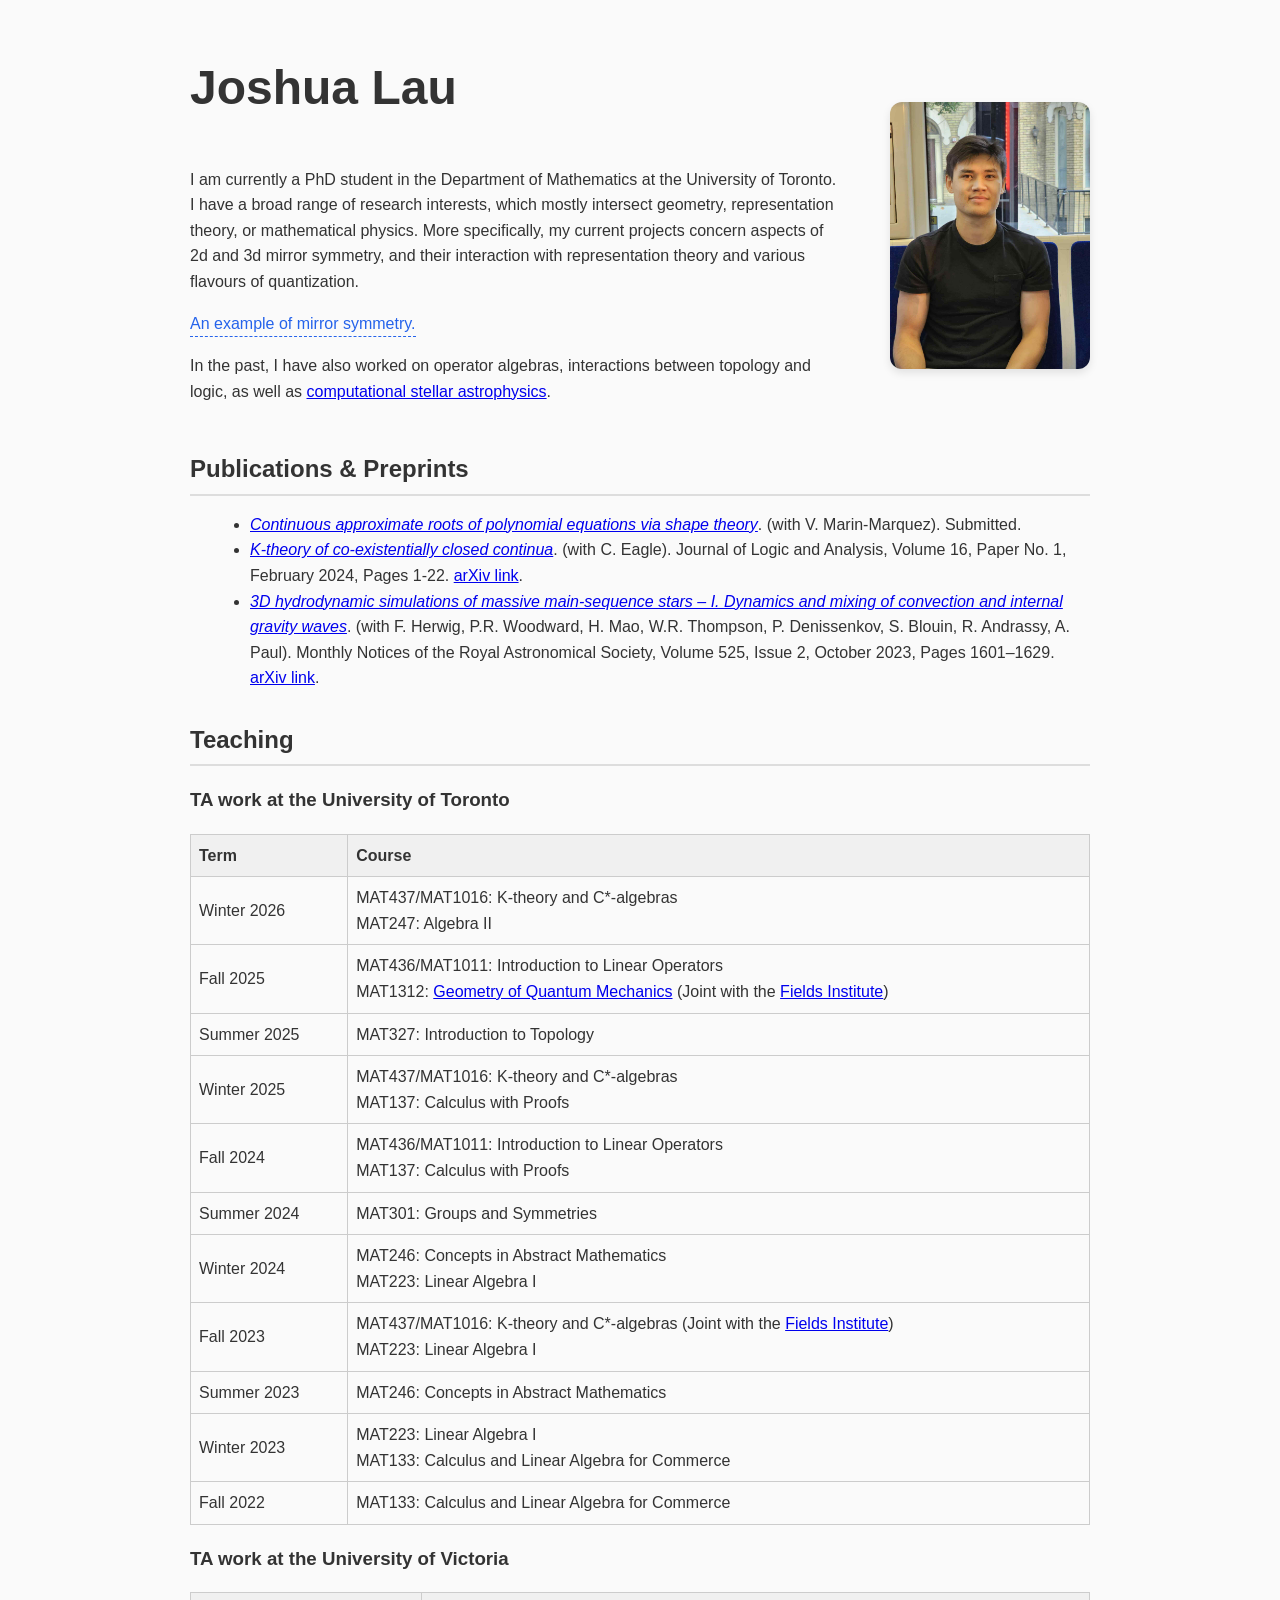
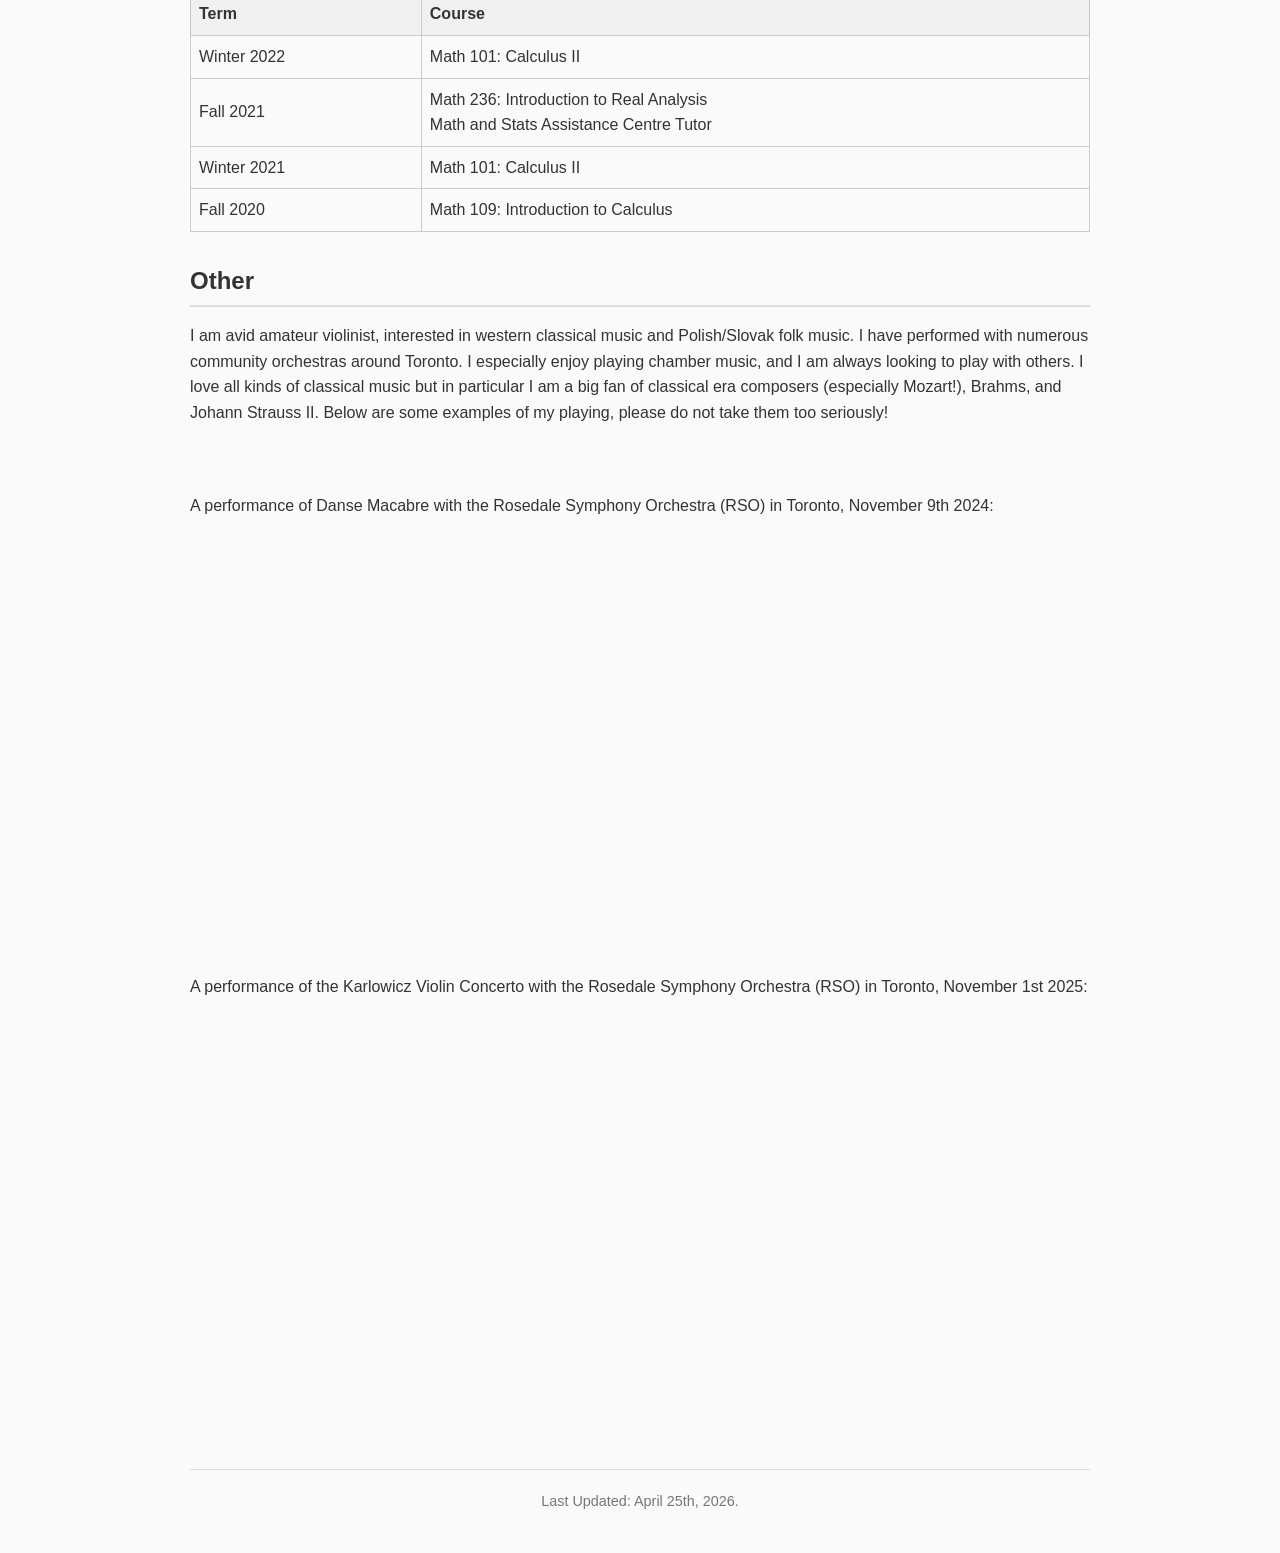
==== index.html @ 6acee7da "mirror" ====
<!DOCTYPE html>
<html lang="en">
<head>
  <meta charset="UTF-8">
  <meta name="viewport" content="width=device-width, initial-scale=1.0">
  <title>Joshua Lau</title>
  <link rel="stylesheet" type="text/css" href="hover_stylesheet.css">
  <style>
    body {
      font-family: Arial, sans-serif;
      line-height: 1.6;
      margin: 0;
      padding: 0;
      background-color: #fafafa;
      color: #333;
    }
    .container {
      max-width: 900px;
      margin: 0 auto;
      padding: 20px;
    }
    .about {
      display: flex;
      justify-content: space-between;
      align-items: center;
      gap: 20px;
    }
    .about img {
      width: 200px;
      height: auto;
      border-radius: 12px;
      object-fit: cover;
      box-shadow: 0 4px 8px rgba(0,0,0,0.1);
      margin-left: 25px;
    }
    .about h1 {
      margin-top: 0;
      font-size: 3em;
      font-weight: 900;
    }
    section {
      margin: 30px 0;
    }
    section h2 {
      font-size: 1.5em;
      margin-bottom: 10px;
      border-bottom: 2px solid #ddd;
      padding-bottom: 5px;
    }
    ul {
      list-style-type: disc;
      margin-left: 20px;
    }
    table {
      width: 100%;
      border-collapse: collapse;
      margin-top: 10px;
    }
    table, th, td {
      border: 1px solid #ccc;
    }
    th, td {
      padding: 8px;
      text-align: left;
    }
    th {
      background-color: #f0f0f0;
    }
    footer {
      text-align: center;
      color: #777;
      font-size: 0.9em;
      padding: 20px 0;
      border-top: 1px solid #ddd;
      margin-top: 40px;
    }
  </style>
</head>
<body>
  <div class="container">
    <!-- About / Name Section -->
    <section class="about">
      <div>
        <h1>Joshua Lau</h1>
        <p>I am currently a PhD student in the Department of Mathematics at the University of Toronto. I have a broad range of research interests, which mostly intersect geometry, representation theory, or mathematical physics. More specifically, my current projects concern aspects of 2d and 3d mirror symmetry, and their interaction with representation theory and various flavours of quantization. </p>

<p>
<span class="hover-target">An example of mirror symmetry. 
    <span class="tooltip">
      <img src="mirror_symmetry_example.jpg" alt="Preview image">
    </span>
  </span>
</p>

<p>
In the past, I have also worked on operator algebras, interactions between topology and logic, as well as <a href='https://www.ppmstar.org/'>computational stellar astrophysics</a>. 
        </p>
      </div>
      <img src="profile.jpg" alt="Profile photo">
    </section>

    <!-- Publications -->
    <section>
      <h2>Publications & Preprints</h2>
      <ul>
	<li><em><a href='https://arxiv.org/abs/2510.01613'>Continuous approximate roots of polynomial equations via shape theory</a></em>. (with V. Marin-Marquez). Submitted.</li>
        <li><em><a href='https://doi.org/10.4115/jla.2024.16.1'>K-theory of co-existentially closed continua</a></em>. (with C. Eagle). Journal of Logic and Analysis, Volume 16, Paper No. 1, February 2024, Pages 1-22. 	<a href='https://arxiv.org/abs/2309.00746'>arXiv link</a>.</li>
	<li><em><a href='https://doi.org/10.1093/mnras/stad2157'>3D hydrodynamic simulations of massive main-sequence stars – I. Dynamics and mixing of convection and internal gravity waves</a></em>. (with F. Herwig, P.R. Woodward, H. Mao, W.R. Thompson, P. Denissenkov, S. Blouin, R. Andrassy, A. Paul). Monthly Notices of the Royal Astronomical Society, Volume 525, Issue 2, October 2023, Pages 1601–1629. <a href='https://arxiv.org/abs/2303.05495'>arXiv link</a>.</li>
      </ul>
    </section>

    <!-- Teaching -->
    <section>
      <h2>Teaching</h2>
      <h3>TA work at the University of Toronto</h3>
      <table>
        <thead>
          <tr>
            <th>Term</th>
            <th>Course</th>
          </tr>
        </thead>
        <tbody>
	  <tr>
	   <td>Winter 2026</td>
	   <td>MAT437/MAT1016: K-theory and C*-algebras <br />
	       MAT247: Algebra II
	   </td>
	  </tr>
          <tr>
	   <td>Fall 2025</td>
	   <td>MAT436/MAT1011: Introduction to Linear Operators <br />
	       MAT1312: <a href='https://www.math.toronto.edu/mgualt/courses/25-QM/'>Geometry of Quantum Mechanics</a> (Joint with the <a href='http://www.fields.utoronto.ca/activities/25-26/SGC-quantum'>Fields Institute</a>)
	   </td>
	  </tr>
	  <tr>
	   <td>Summer 2025</td>
	   <td>MAT327: Introduction to Topology</td>
	  </tr>
	  <tr>
	   <td>Winter 2025</td>
	   <td>MAT437/MAT1016: K-theory and C*-algebras <br />
	       MAT137: Calculus with Proofs
	   </td>
	  </tr>
	  <tr>
	   <td>Fall 2024</td>
	   <td>MAT436/MAT1011: Introduction to Linear Operators <br />
	       MAT137: Calculus with Proofs
	   </td>
	  </tr>
	  <tr>
	   <td>Summer 2024</td>
	   <td>MAT301: Groups and Symmetries</td>
	  </tr>
	  <tr>
	   <td>Winter 2024</td>
	   <td>MAT246: Concepts in Abstract Mathematics <br /> 
	       MAT223: Linear Algebra I
	   </td>
	  </tr>
	  <tr>
	   <td>Fall 2023</td>
	   <td>MAT437/MAT1016: K-theory and C*-algebras (Joint with the <a href='http://www.fields.utoronto.ca/activities/23-24/operator-k-theory'>Fields Institute</a>)<br /> 
	       MAT223: Linear Algebra I
           </td>
	  </tr>
	  <tr>
	   <td>Summer 2023</td>
	   <td>MAT246: Concepts in Abstract Mathematics</td>
	  </tr>
	  <tr>
	   <td>Winter 2023</td>
	   <td>MAT223: Linear Algebra I <br /> 
	       MAT133: Calculus and Linear Algebra for Commerce
	   </td>
	  </tr>
	  <tr>
	   <td>Fall 2022</td>
	   <td>MAT133: Calculus and Linear Algebra for Commerce</td>
	  </tr>
        </tbody>
      </table>

      <h3>TA work at the University of Victoria</h3>
      <table>
        <thead>
          <tr>
            <th>Term</th>
            <th>Course</th>
          </tr>
        </thead>
        <tbody>
          <tr>
	   <td>Winter 2022</td>
	   <td>Math 101: Calculus II</td>
	  </tr>
	  <tr>
	   <td>Fall 2021</td>
	   <td>Math 236: Introduction to Real Analysis <br /> 
	       Math and Stats Assistance Centre Tutor
	   </td>
	  </tr>
	  <tr>
	   <td>Winter 2021</td>
	   <td>Math 101: Calculus II</td>
	  </tr>
	  <tr>
	   <td>Fall 2020</td>
	   <td>Math 109: Introduction to Calculus</td>
          </tr>
        </tbody>
      </table>

    </section>

    <!-- Non-Academic Interests -->
    <section>
      <h2>Other</h2>
      <p>I am avid amateur violinist, interested in western classical music and Polish/Slovak folk music. I have performed with numerous community orchestras around Toronto. I especially enjoy playing chamber music, and I am always looking to play with others. I love all kinds of classical music but in particular I am a big fan of classical era composers (especially Mozart!), Brahms, and Johann Strauss II. Below are some examples of my playing, please do not take them too seriously!</p>
<br />
<br />

A performance of Danse Macabre with the Rosedale Symphony Orchestra (RSO) in Toronto, November 9th 2024: <br />
<iframe loading="lazy" title="Camille Saint-Saens - Danse Macabre Op.40" width="750" height="422" src="https://www.youtube.com/embed/87HPrM-MUTs?feature=oembed" frameborder="0" allow="accelerometer; autoplay; clipboard-write; encrypted-media; gyroscope; picture-in-picture; web-share" referrerpolicy="strict-origin-when-cross-origin" allowfullscreen=""></iframe>

<br />
<br />
A performance of the Karlowicz Violin Concerto with the Rosedale Symphony Orchestra (RSO) in Toronto, November 1st 2025: <br />
<iframe loading="lazy" title="Karlowicz Violin Concerto in A major Op.8
" width="750" height="422" src="https://www.youtube.com/embed/TPYbpg4hl5k?feature=oembed" frameborder="0" allow="accelerometer; autoplay; clipboard-write; encrypted-media; gyroscope; picture-in-picture; web-share" referrerpolicy="strict-origin-when-cross-origin" allowfullscreen=""></iframe>





</section>

    <!-- Footer -->
    <footer>
      <!-- © <script>document.write(new Date().getFullYear())</script> Joshua Lau -->
      Last Updated: April 25th, 2026.
    </footer>
  </div>
</body>
</html>
---- hover_stylesheet.css ----
body {
    font-family: Arial, sans-serif;
    padding: 60px;
    line-height: 1.7;
    background: #f7f7fb;
    color: #222;
}

.hover-target {
    position: relative;
    display: inline-block;
    color: #2563eb;
    cursor: pointer;
    border-bottom: 1px dashed #2563eb;
}

.tooltip {
    position: absolute;
    bottom: 140%;
    left: 50%;
    transform: translateX(-50%) translateY(10px);
    background: white;
    border-radius: 14px;
    padding: 10px;
    box-shadow: 0 10px 30px rgba(0,0,0,0.15);
    opacity: 0;
    pointer-events: none;
    transition: opacity 0.25s ease, transform 0.25s ease;
    z-index: 10;
    min-width: 220px;
}

.tooltip img {
    width: 200px;
    height: auto;
    display: block;
    border-radius: 10px;
}

.tooltip::after {
    content: "";
    position: absolute;
    top: 100%;
    left: 50%;
    transform: translateX(-50%);
    border-width: 8px;
    border-style: solid;
    border-color: white transparent transparent transparent;
}

.hover-target:hover .tooltip {
    opacity: 1;
    transform: translateX(-50%) translateY(0);
}
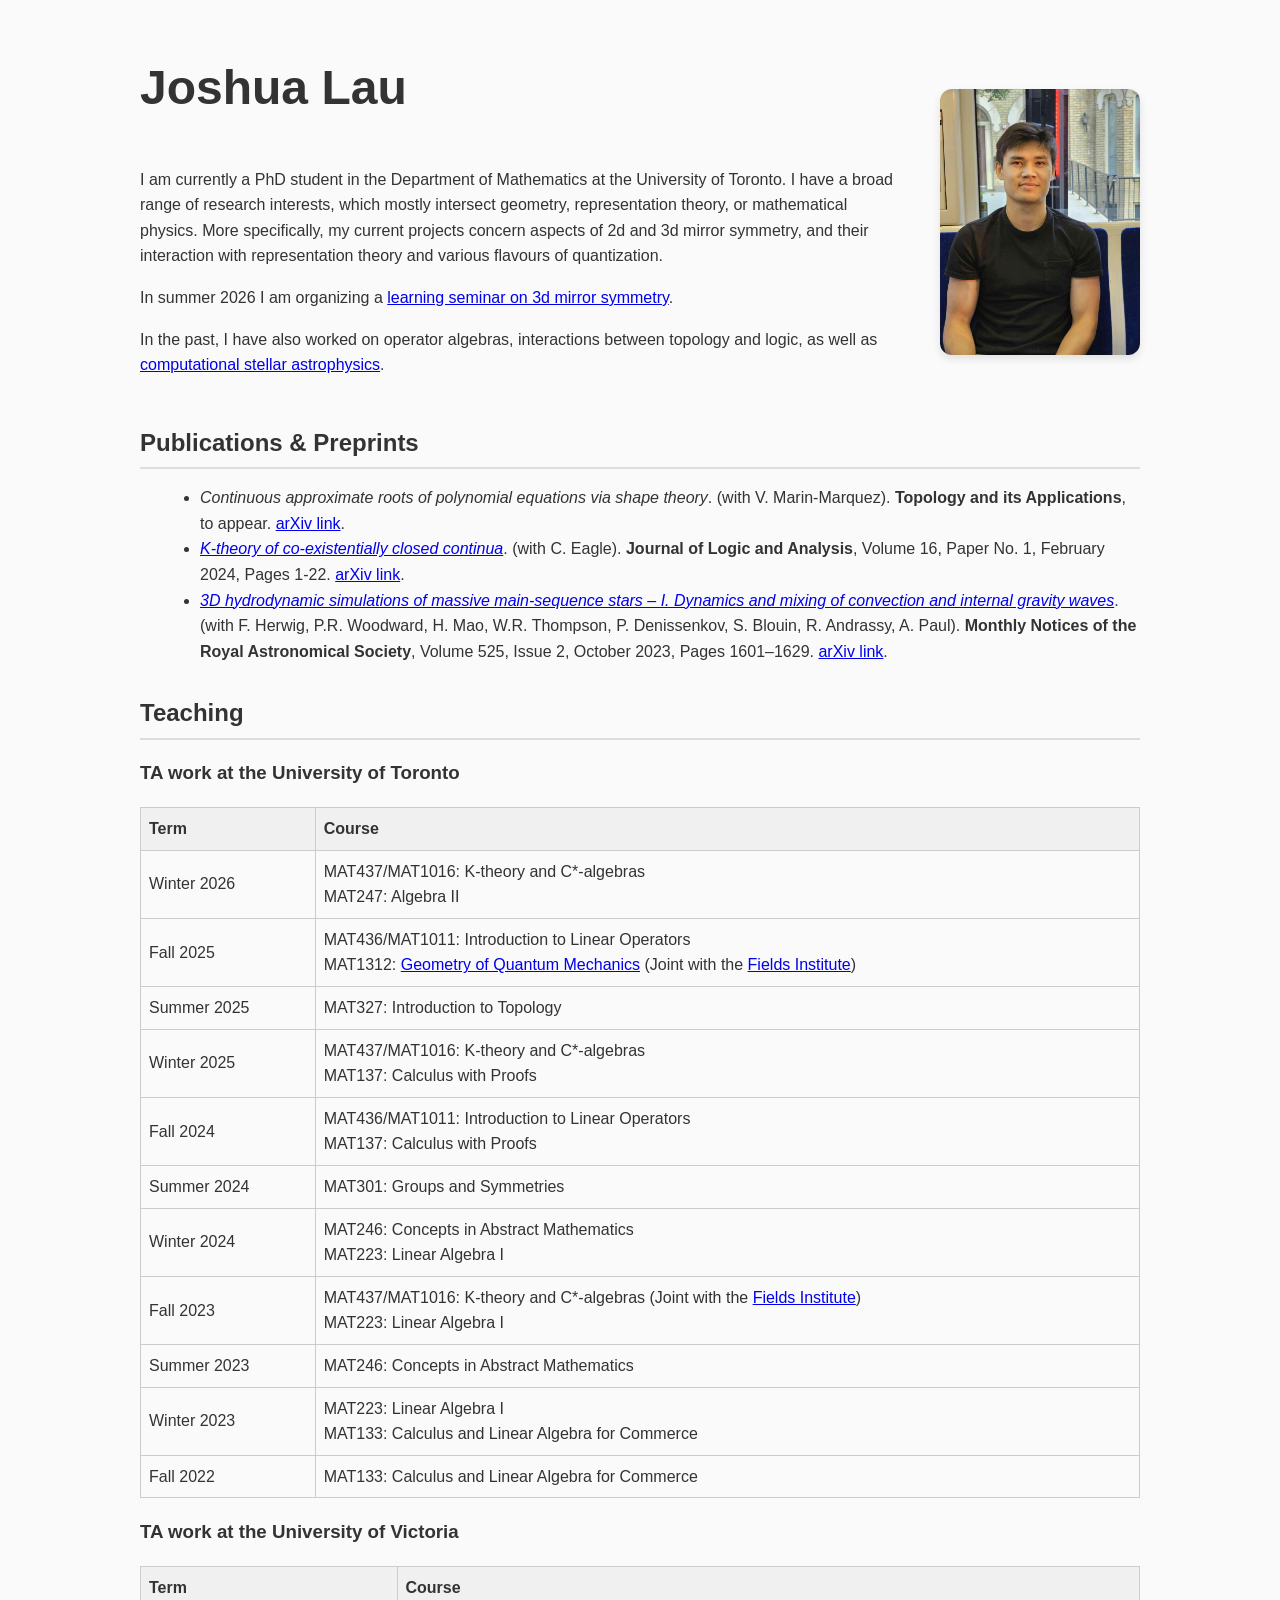
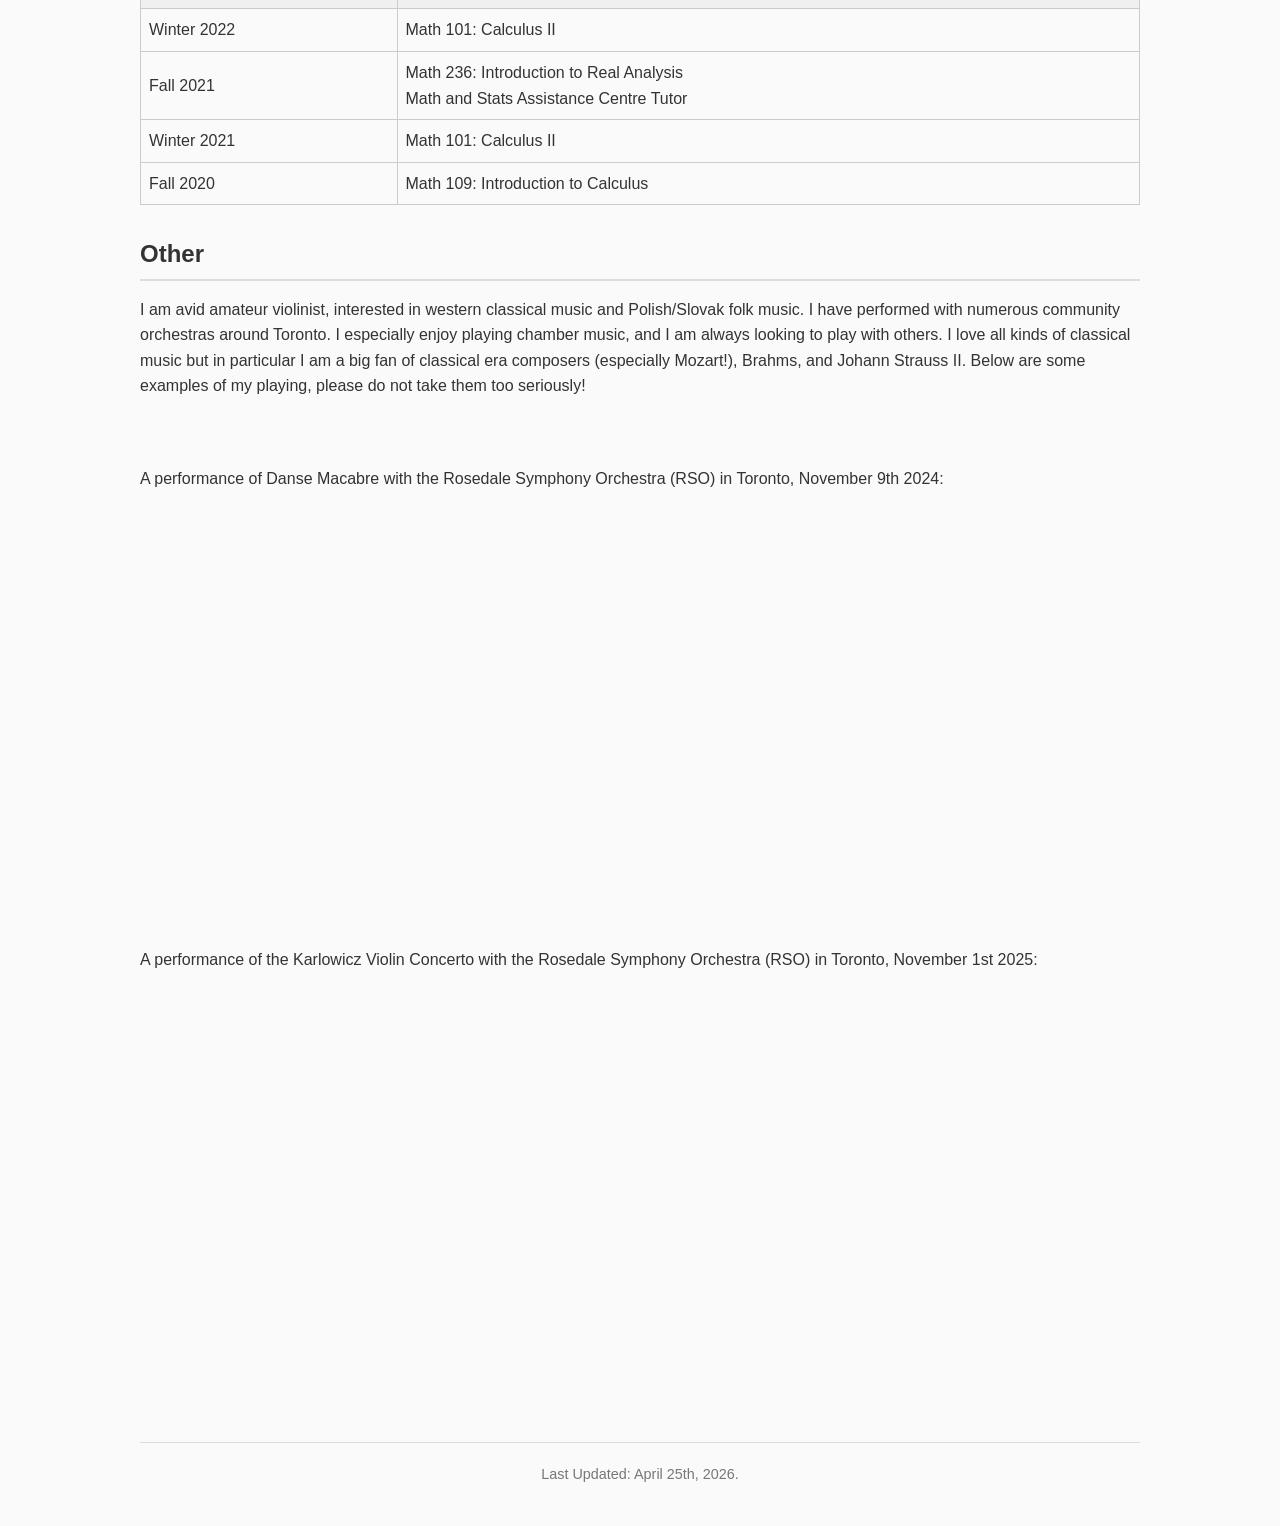
==== commit 655075b7: "3d v2" ====
--- a/index.html
+++ b/index.html
@@ -15,7 +15,7 @@
       color: #333;
     }
     .container {
-      max-width: 900px;
+      max-width: 1000px;
       margin: 0 auto;
       padding: 20px;
     }
@@ -84,6 +84,7 @@
         <h1>Joshua Lau</h1>
         <p>I am currently a PhD student in the Department of Mathematics at the University of Toronto. I have a broad range of research interests, which mostly intersect geometry, representation theory, or mathematical physics. More specifically, my current projects concern aspects of 2d and 3d mirror symmetry, and their interaction with representation theory and various flavours of quantization. </p>
 
+<!-- 
 <p>
 <span class="hover-target">An example of mirror symmetry. 
     <span class="tooltip">
@@ -91,6 +92,11 @@
     </span>
   </span>
 </p>
+-->
+
+<p>
+In summer 2026 I am organizing a <a href='./2026-3d-learning-seminar.html'>learning seminar on 3d mirror symmetry</a>. 
+</p>
 
 <p>
 In the past, I have also worked on operator algebras, interactions between topology and logic, as well as <a href='https://www.ppmstar.org/'>computational stellar astrophysics</a>. 
@@ -103,9 +109,9 @@
     <section>
       <h2>Publications & Preprints</h2>
       <ul>
-	<li><em><a href='https://arxiv.org/abs/2510.01613'>Continuous approximate roots of polynomial equations via shape theory</a></em>. (with V. Marin-Marquez). Submitted.</li>
-        <li><em><a href='https://doi.org/10.4115/jla.2024.16.1'>K-theory of co-existentially closed continua</a></em>. (with C. Eagle). Journal of Logic and Analysis, Volume 16, Paper No. 1, February 2024, Pages 1-22. 	<a href='https://arxiv.org/abs/2309.00746'>arXiv link</a>.</li>
-	<li><em><a href='https://doi.org/10.1093/mnras/stad2157'>3D hydrodynamic simulations of massive main-sequence stars – I. Dynamics and mixing of convection and internal gravity waves</a></em>. (with F. Herwig, P.R. Woodward, H. Mao, W.R. Thompson, P. Denissenkov, S. Blouin, R. Andrassy, A. Paul). Monthly Notices of the Royal Astronomical Society, Volume 525, Issue 2, October 2023, Pages 1601–1629. <a href='https://arxiv.org/abs/2303.05495'>arXiv link</a>.</li>
+	<li><em>Continuous approximate roots of polynomial equations via shape theory</em>. (with V. Marin-Marquez). <b>Topology and its Applications</b>, to appear. <a href='https://arxiv.org/abs/2510.01613'>arXiv link</a>.</li>
+        <li><em><a href='https://doi.org/10.4115/jla.2024.16.1'>K-theory of co-existentially closed continua</a></em>. (with C. Eagle). <b>Journal of Logic and Analysis</b>, Volume 16, Paper No. 1, February 2024, Pages 1-22. 	<a href='https://arxiv.org/abs/2309.00746'>arXiv link</a>.</li>
+	<li><em><a href='https://doi.org/10.1093/mnras/stad2157'>3D hydrodynamic simulations of massive main-sequence stars – I. Dynamics and mixing of convection and internal gravity waves</a></em>. (with F. Herwig, P.R. Woodward, H. Mao, W.R. Thompson, P. Denissenkov, S. Blouin, R. Andrassy, A. Paul). <b>Monthly Notices of the Royal Astronomical Society</b>, Volume 525, Issue 2, October 2023, Pages 1601–1629. <a href='https://arxiv.org/abs/2303.05495'>arXiv link</a>.</li>
       </ul>
     </section>
 
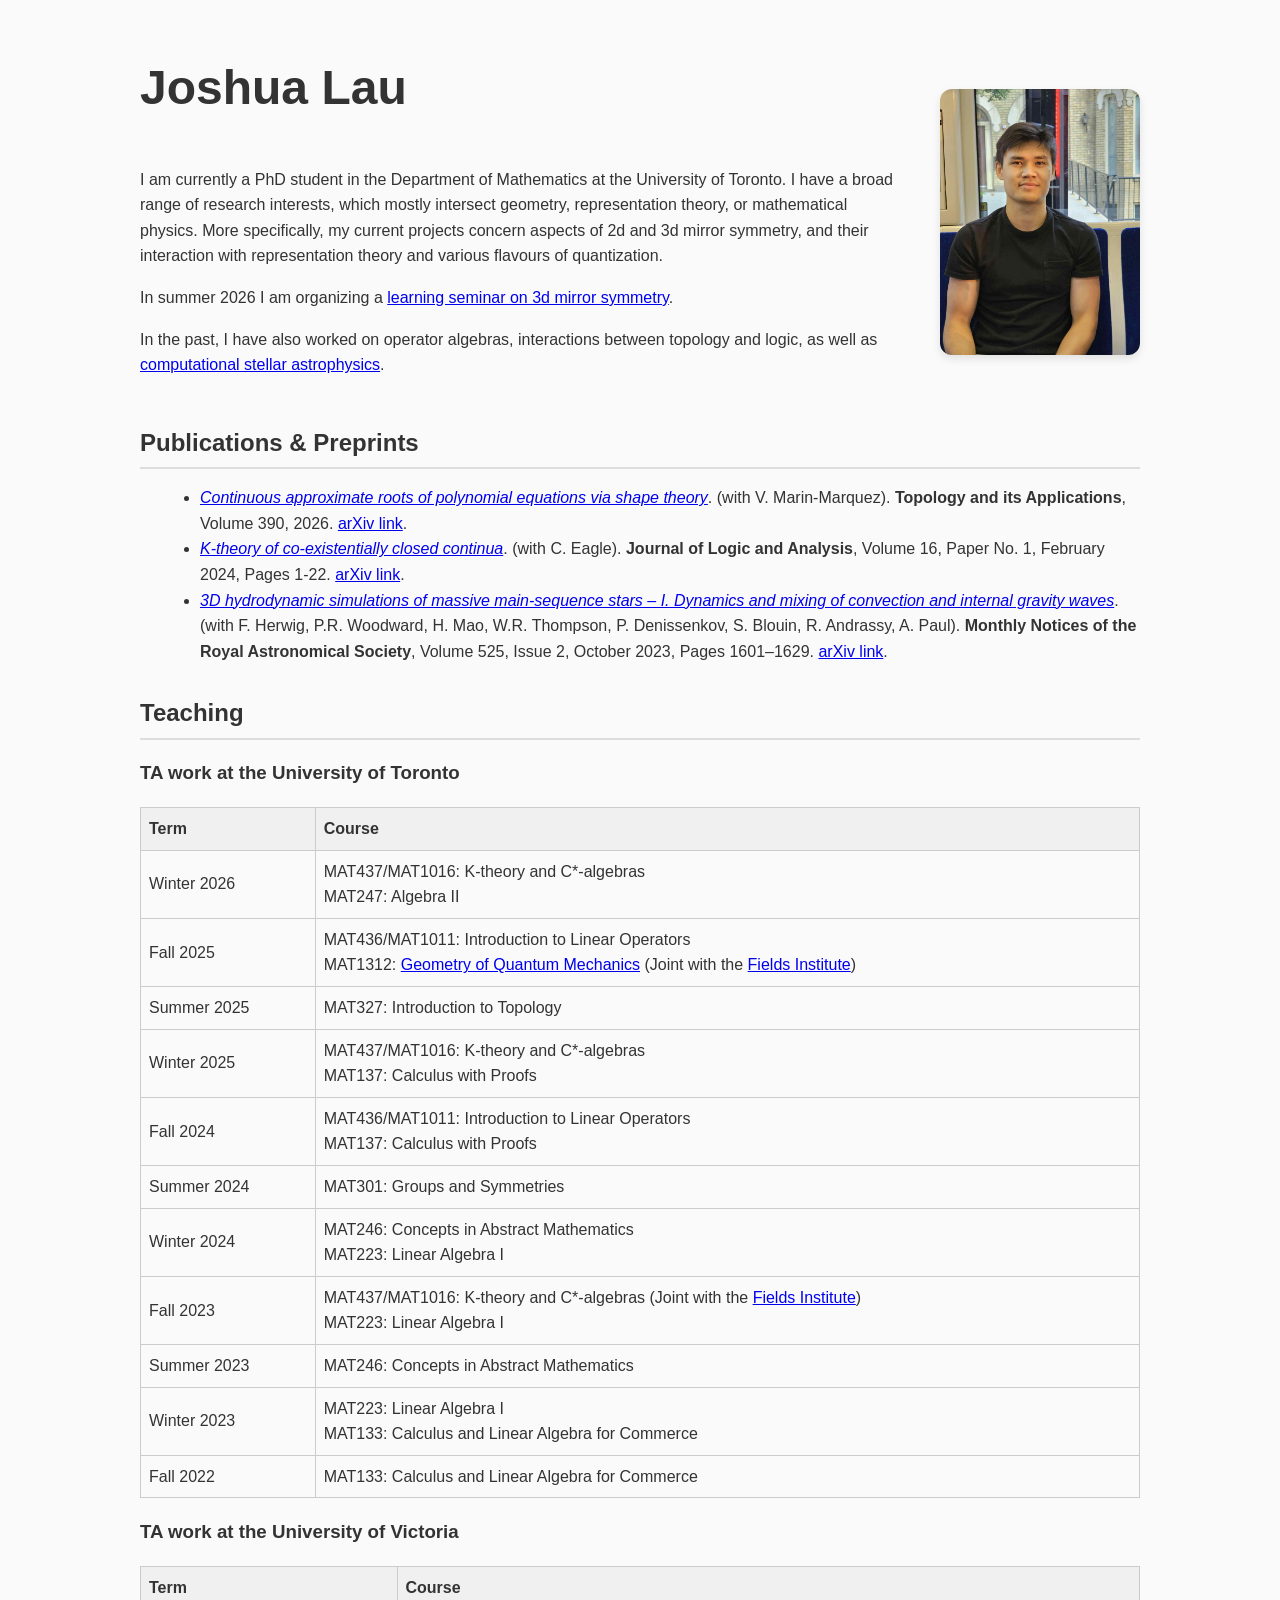
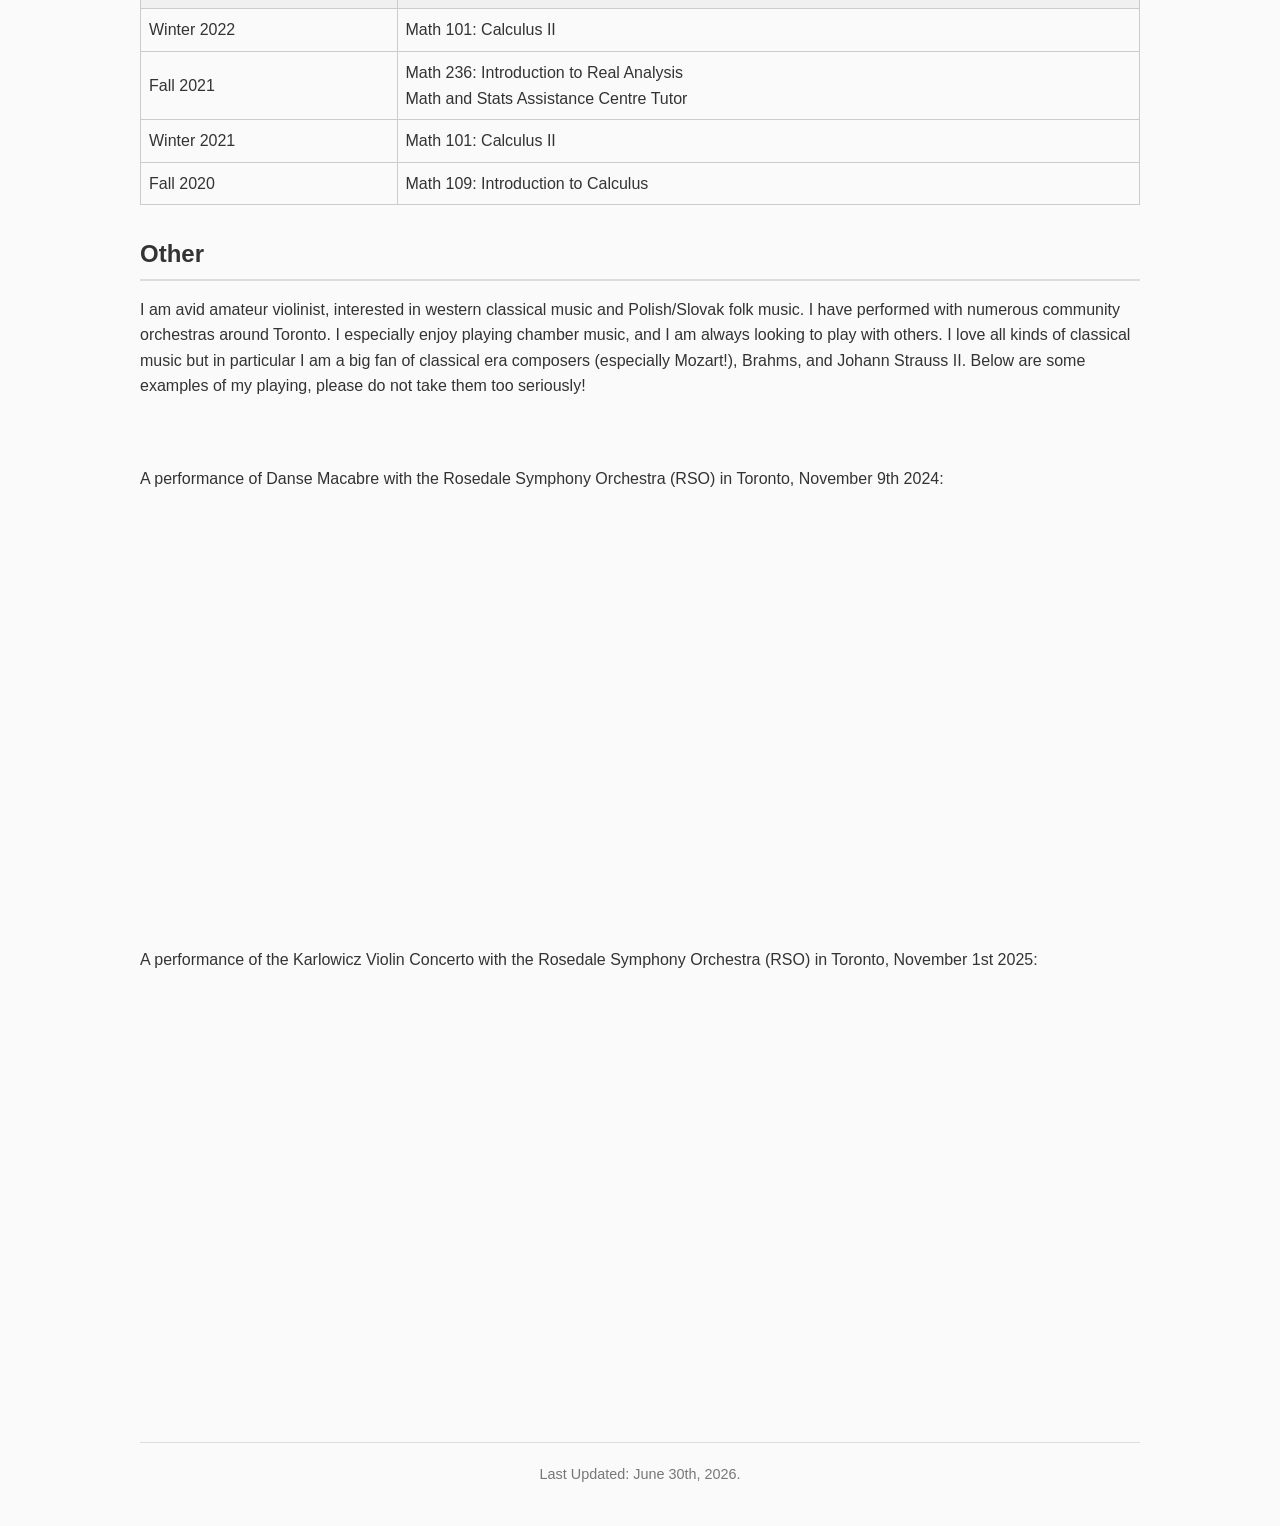
==== commit 2d78bd7b: "new pub" ====
--- a/index.html
+++ b/index.html
@@ -109,7 +109,7 @@
     <section>
       <h2>Publications & Preprints</h2>
       <ul>
-	<li><em>Continuous approximate roots of polynomial equations via shape theory</em>. (with V. Marin-Marquez). <b>Topology and its Applications</b>, to appear. <a href='https://arxiv.org/abs/2510.01613'>arXiv link</a>.</li>
+	<li><em><a href='https://doi.org/10.1016/j.topol.2026.109894'>Continuous approximate roots of polynomial equations via shape theory</a></em>. (with V. Marin-Marquez). <b>Topology and its Applications</b>, Volume 390, 2026. <a href='https://arxiv.org/abs/2510.01613'>arXiv link</a>.</li>
         <li><em><a href='https://doi.org/10.4115/jla.2024.16.1'>K-theory of co-existentially closed continua</a></em>. (with C. Eagle). <b>Journal of Logic and Analysis</b>, Volume 16, Paper No. 1, February 2024, Pages 1-22. 	<a href='https://arxiv.org/abs/2309.00746'>arXiv link</a>.</li>
 	<li><em><a href='https://doi.org/10.1093/mnras/stad2157'>3D hydrodynamic simulations of massive main-sequence stars – I. Dynamics and mixing of convection and internal gravity waves</a></em>. (with F. Herwig, P.R. Woodward, H. Mao, W.R. Thompson, P. Denissenkov, S. Blouin, R. Andrassy, A. Paul). <b>Monthly Notices of the Royal Astronomical Society</b>, Volume 525, Issue 2, October 2023, Pages 1601–1629. <a href='https://arxiv.org/abs/2303.05495'>arXiv link</a>.</li>
       </ul>
@@ -245,7 +245,7 @@
     <!-- Footer -->
     <footer>
       <!-- © <script>document.write(new Date().getFullYear())</script> Joshua Lau -->
-      Last Updated: April 25th, 2026.
+      Last Updated: June 30th, 2026.
     </footer>
   </div>
 </body>
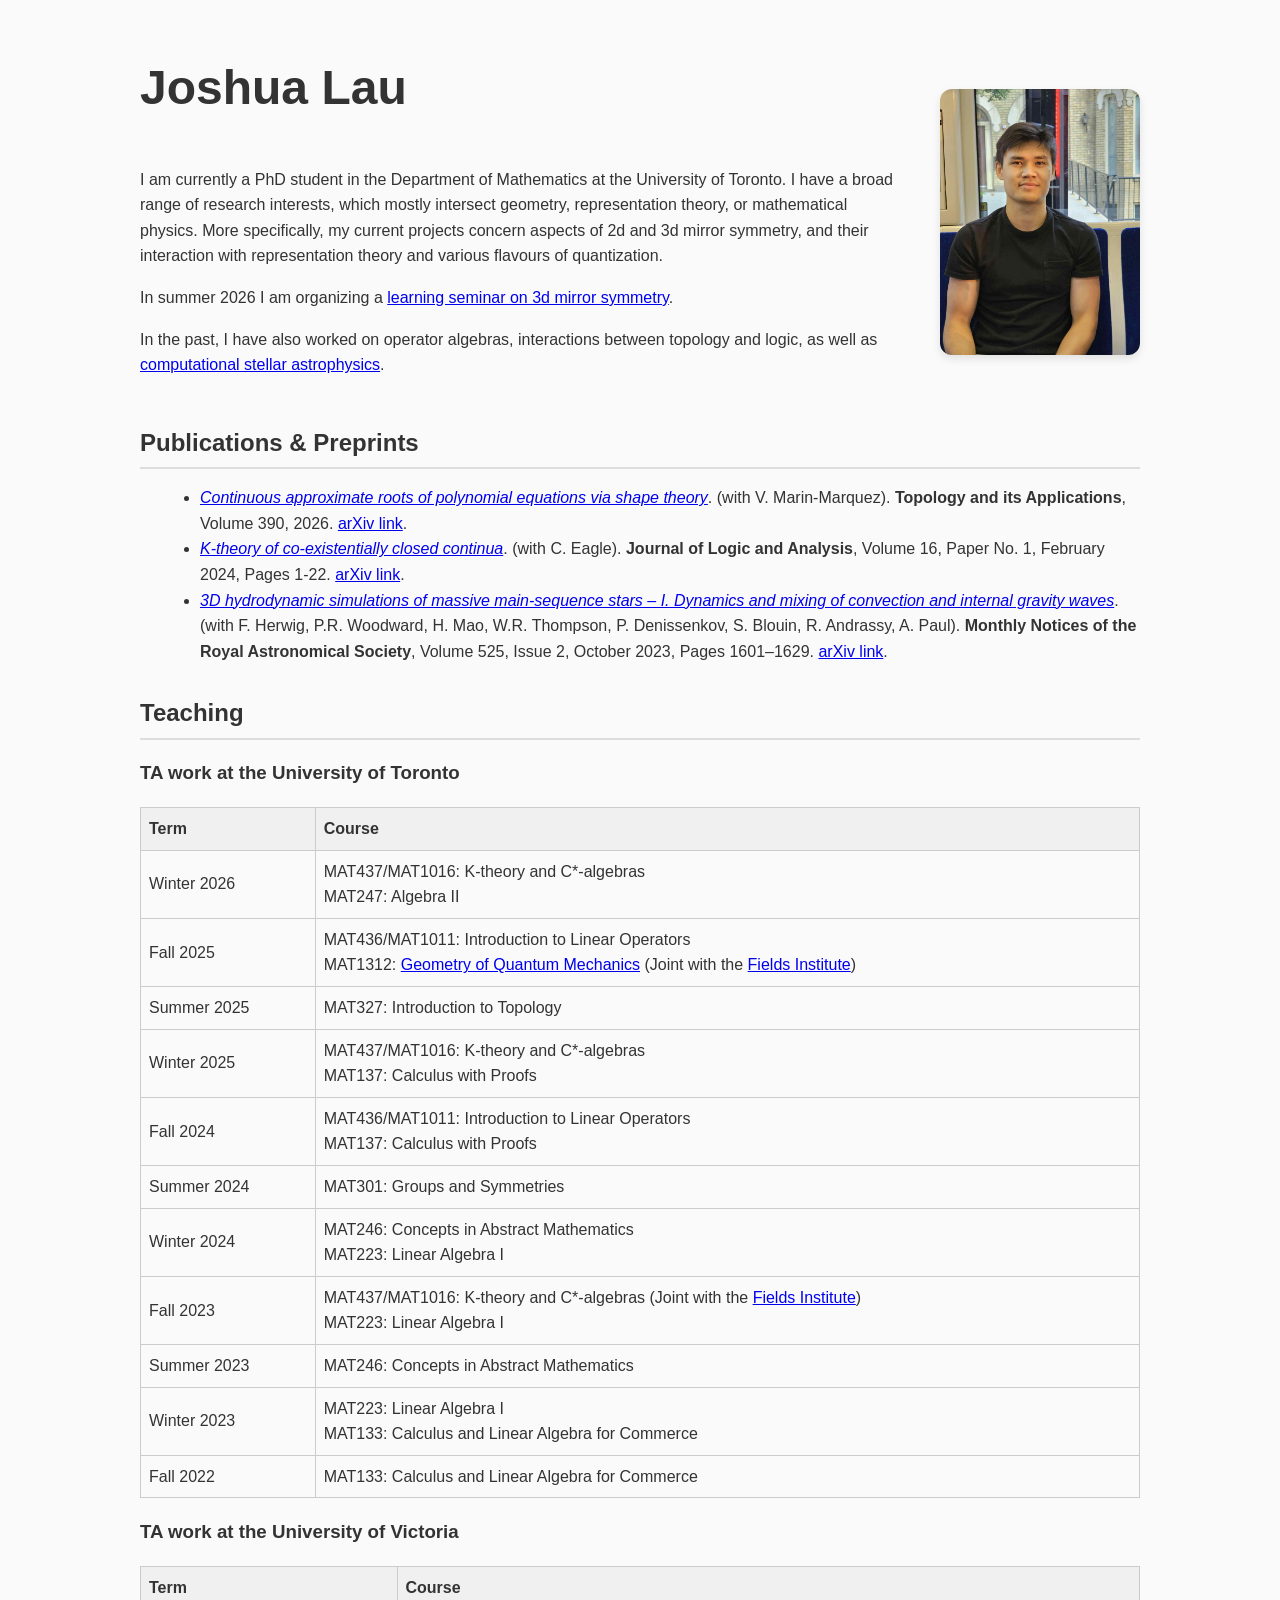
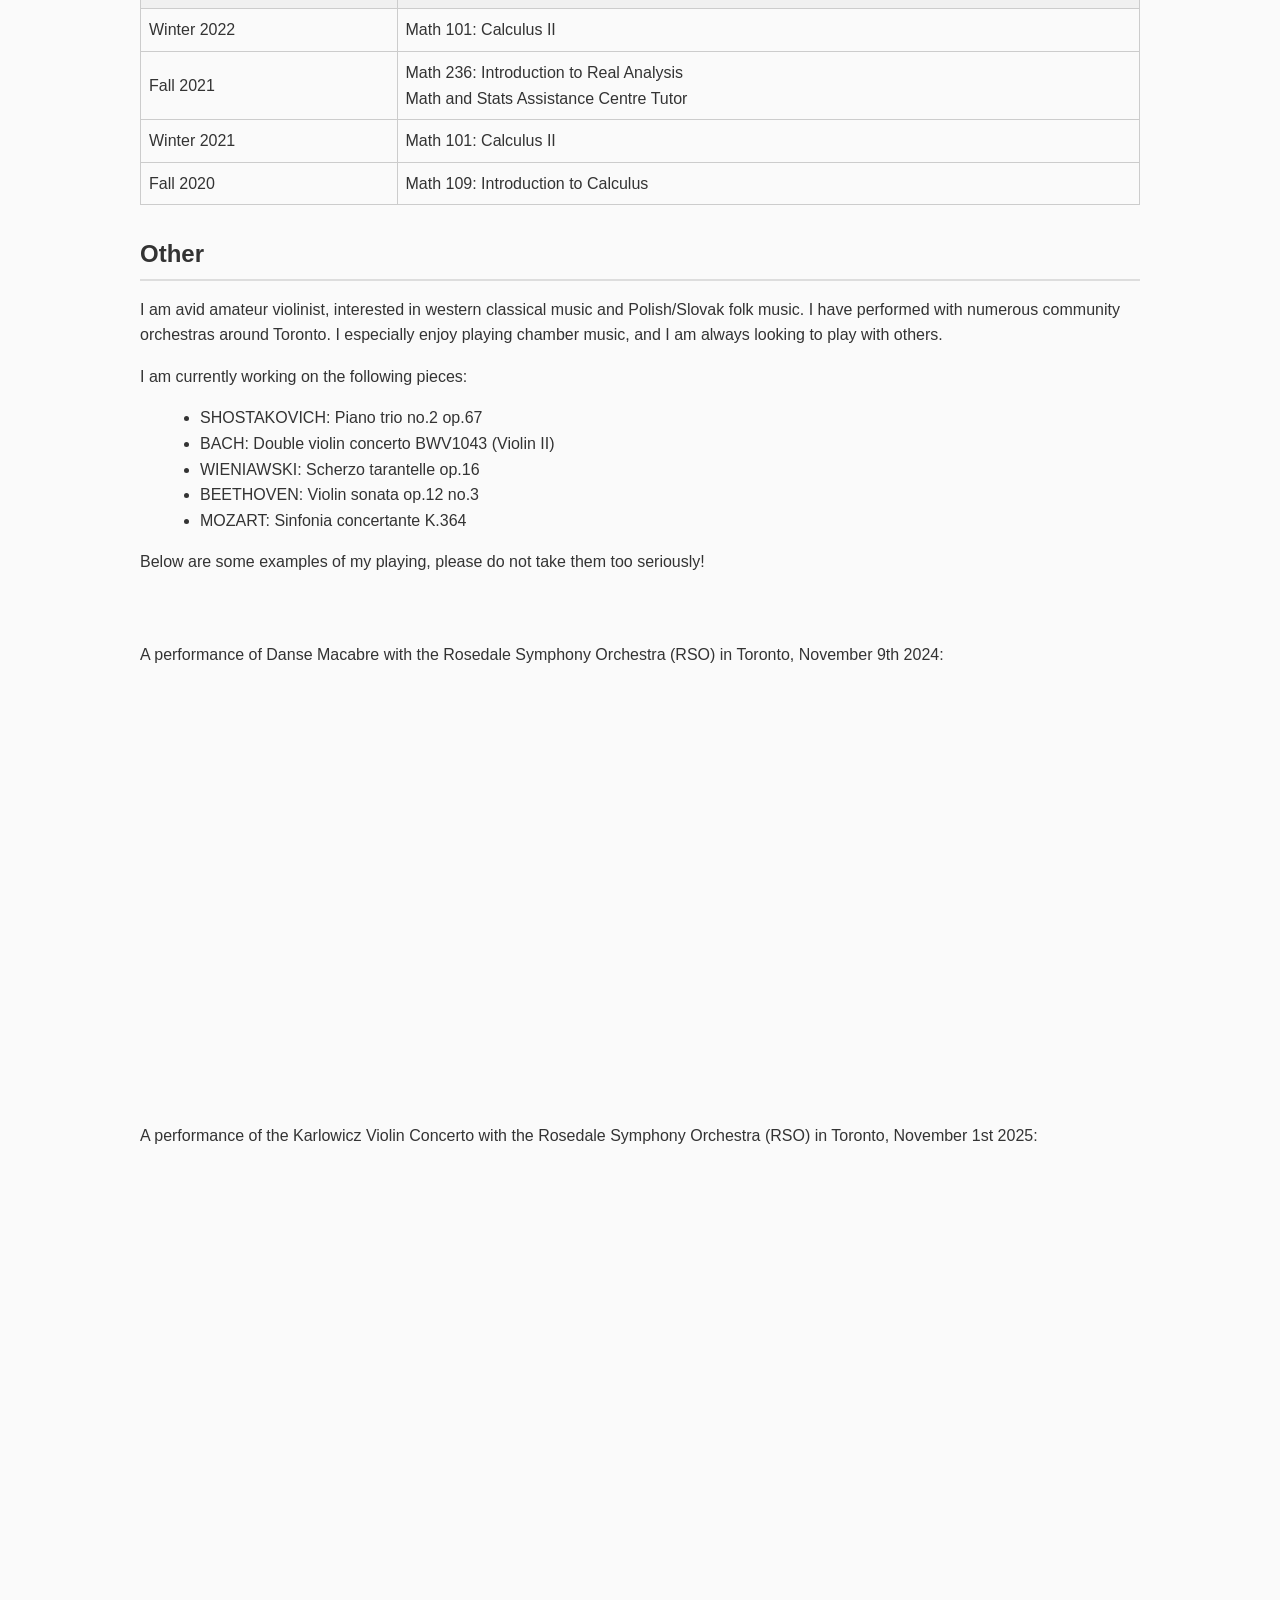
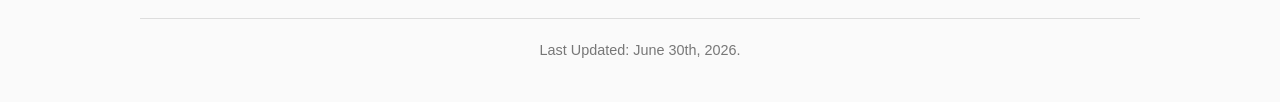
==== commit 34962711: "update july 7" ====
--- a/index.html
+++ b/index.html
@@ -223,7 +223,22 @@
     <!-- Non-Academic Interests -->
     <section>
       <h2>Other</h2>
-      <p>I am avid amateur violinist, interested in western classical music and Polish/Slovak folk music. I have performed with numerous community orchestras around Toronto. I especially enjoy playing chamber music, and I am always looking to play with others. I love all kinds of classical music but in particular I am a big fan of classical era composers (especially Mozart!), Brahms, and Johann Strauss II. Below are some examples of my playing, please do not take them too seriously!</p>
+      <p>I am avid amateur violinist, interested in western classical music and Polish/Slovak folk music. I have performed with numerous community orchestras around Toronto. I especially enjoy playing chamber music, and I am always looking to play with others. </p>
+
+I am currently working on the following pieces: 
+<ul>
+<li>SHOSTAKOVICH: Piano trio no.2 op.67</li>
+<li>BACH: Double violin concerto BWV1043 (Violin II)</li>
+<li>WIENIAWSKI: Scherzo tarantelle op.16</li>
+<li>BEETHOVEN: Violin sonata op.12 no.3</li> 
+<li>MOZART: Sinfonia concertante K.364</li>
+</ul>
+
+
+<p>
+Below are some examples of my playing, please do not take them too seriously!
+</p>
+
 <br />
 <br />
 
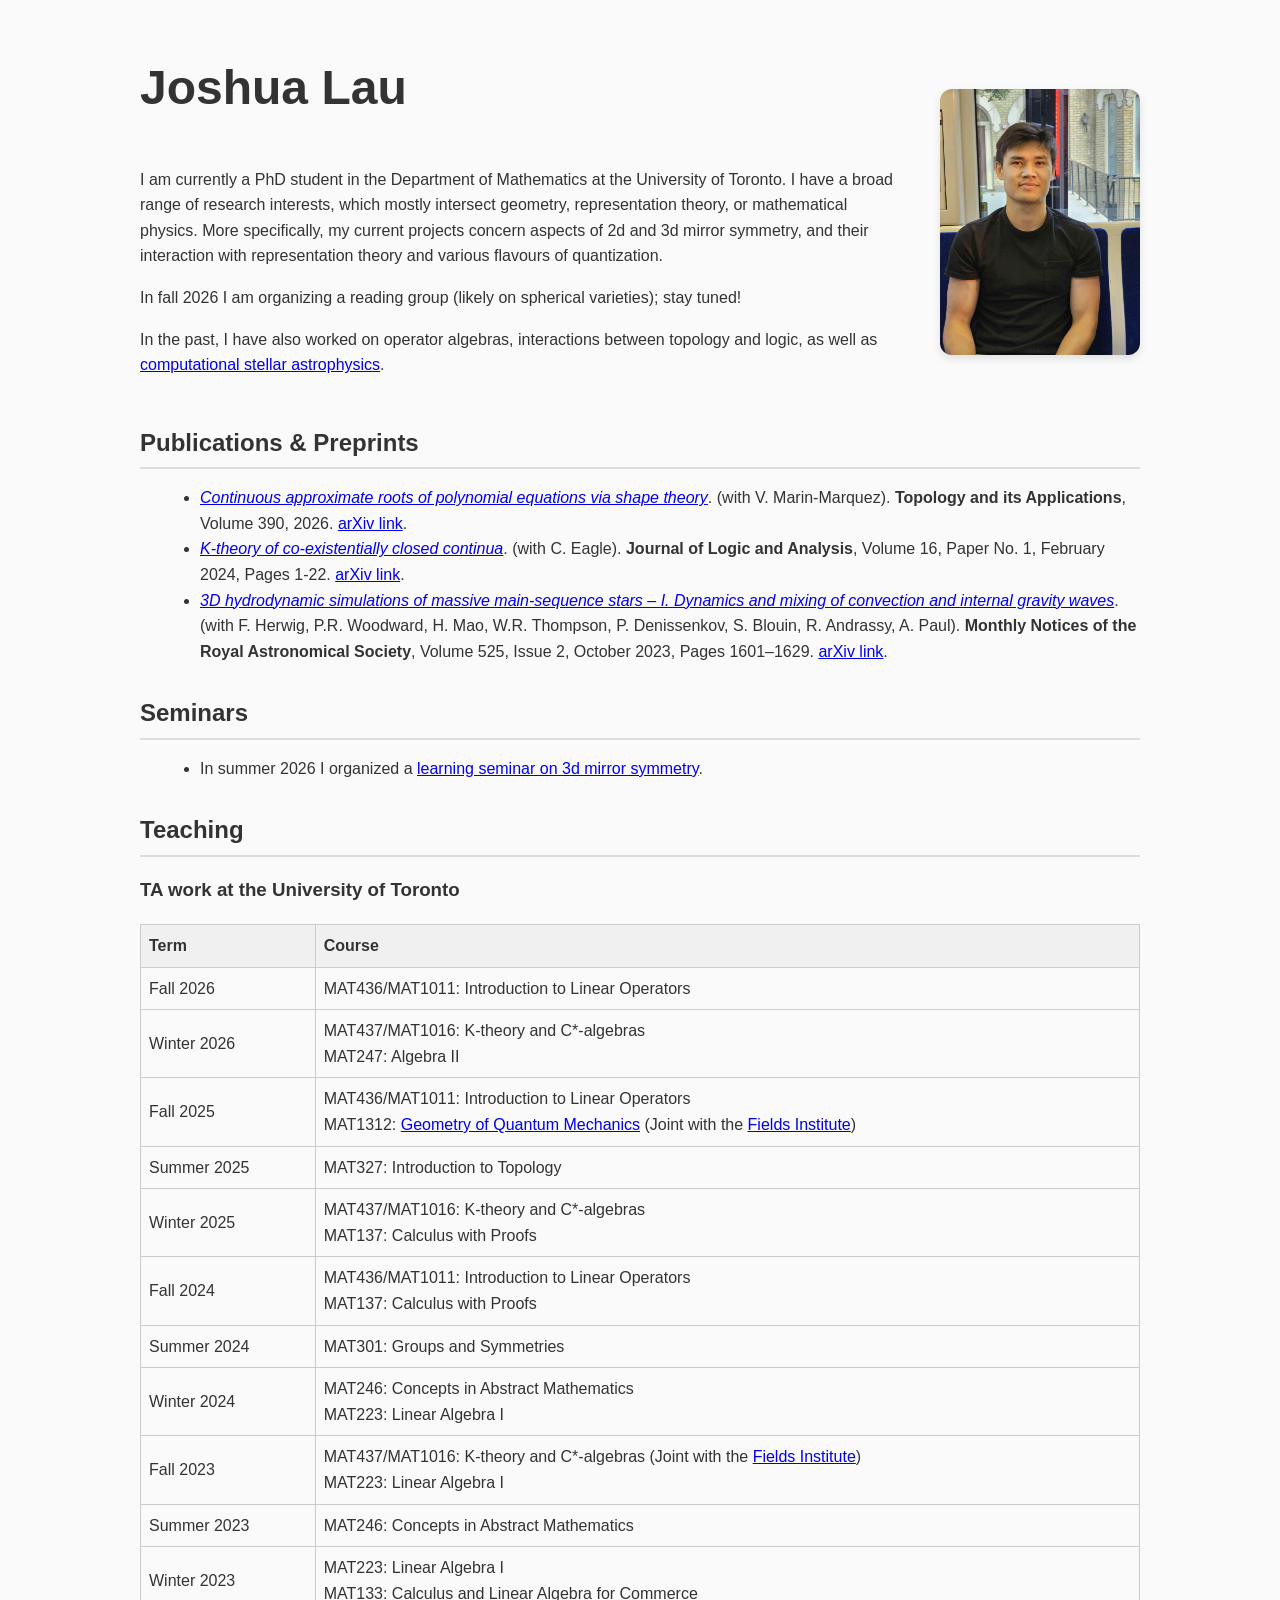
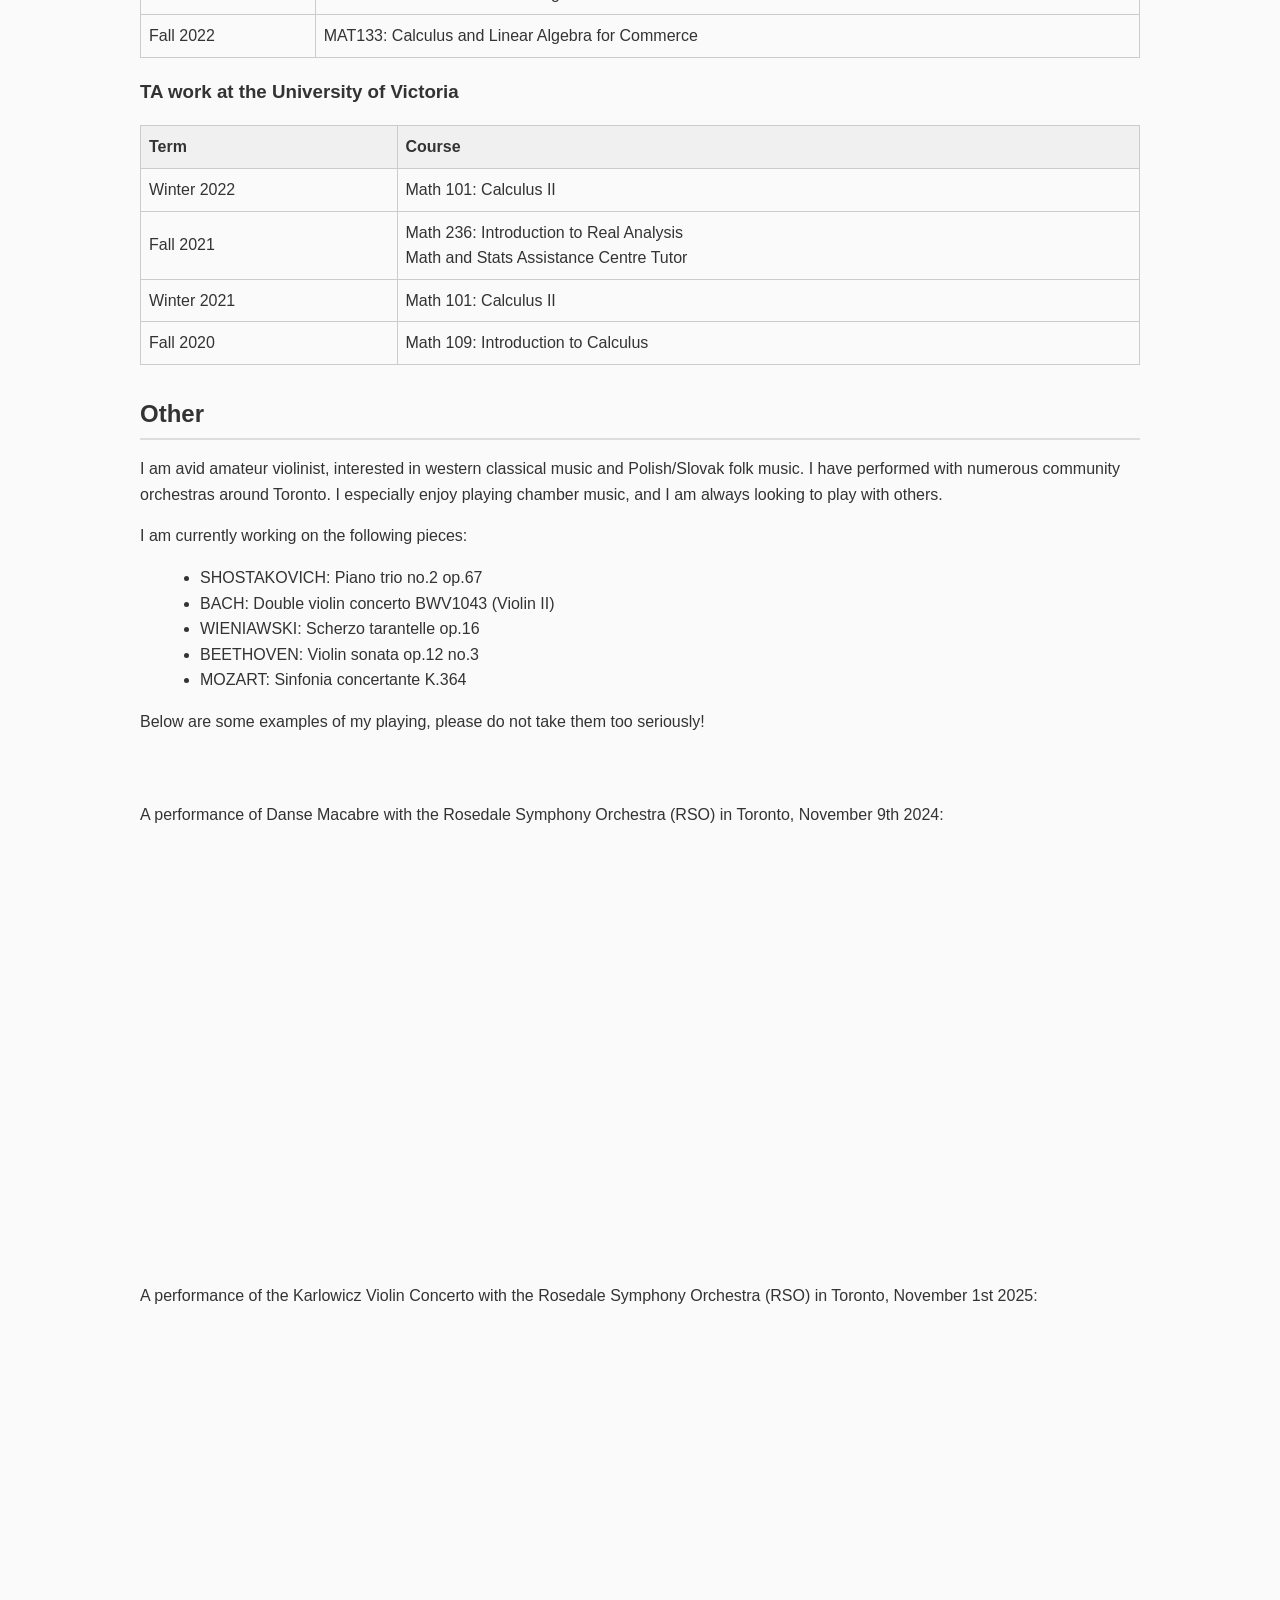
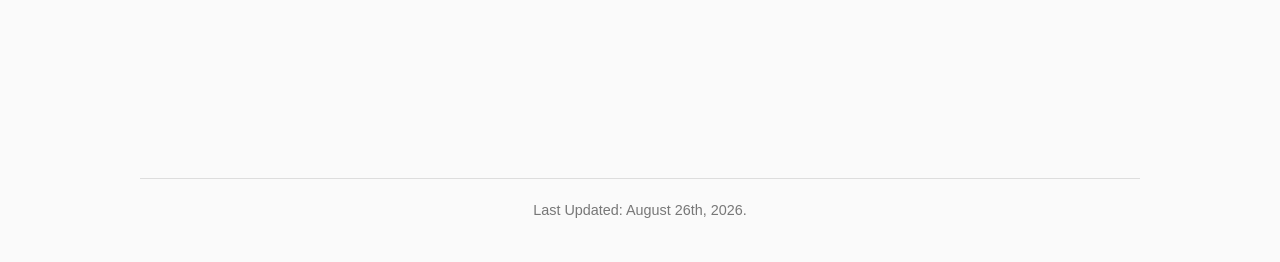
==== commit 07f99766: "update aug 26 2026" ====
--- a/index.html
+++ b/index.html
@@ -95,8 +95,16 @@
 -->
 
 <p>
+In fall 2026 I am organizing a reading group (likely on spherical varieties); stay tuned! 
+</p>
+
+
+<!--
+<p>
 In summer 2026 I am organizing a <a href='./2026-3d-learning-seminar.html'>learning seminar on 3d mirror symmetry</a>. 
 </p>
+-->
+
 
 <p>
 In the past, I have also worked on operator algebras, interactions between topology and logic, as well as <a href='https://www.ppmstar.org/'>computational stellar astrophysics</a>. 
@@ -115,6 +123,16 @@
       </ul>
     </section>
 
+
+    <!-- Seminars -->
+    <section>
+       <h2>Seminars</h2>
+       <ul>
+          <li>In summer 2026 I organized a <a href='./2026-3d-learning-seminar.html'>learning seminar on 3d mirror symmetry</a>. </li>
+       </ul>
+    </section>
+
+
     <!-- Teaching -->
     <section>
       <h2>Teaching</h2>
@@ -127,6 +145,11 @@
           </tr>
         </thead>
         <tbody>
+	  <tr>
+	   <td>Fall 2026</td>
+	   <td>MAT436/MAT1011: Introduction to Linear Operators <br />
+	   </td>
+	  </tr>
 	  <tr>
 	   <td>Winter 2026</td>
 	   <td>MAT437/MAT1016: K-theory and C*-algebras <br />
@@ -260,7 +283,7 @@
     <!-- Footer -->
     <footer>
       <!-- © <script>document.write(new Date().getFullYear())</script> Joshua Lau -->
-      Last Updated: June 30th, 2026.
+      Last Updated: August 26th, 2026.
     </footer>
   </div>
 </body>
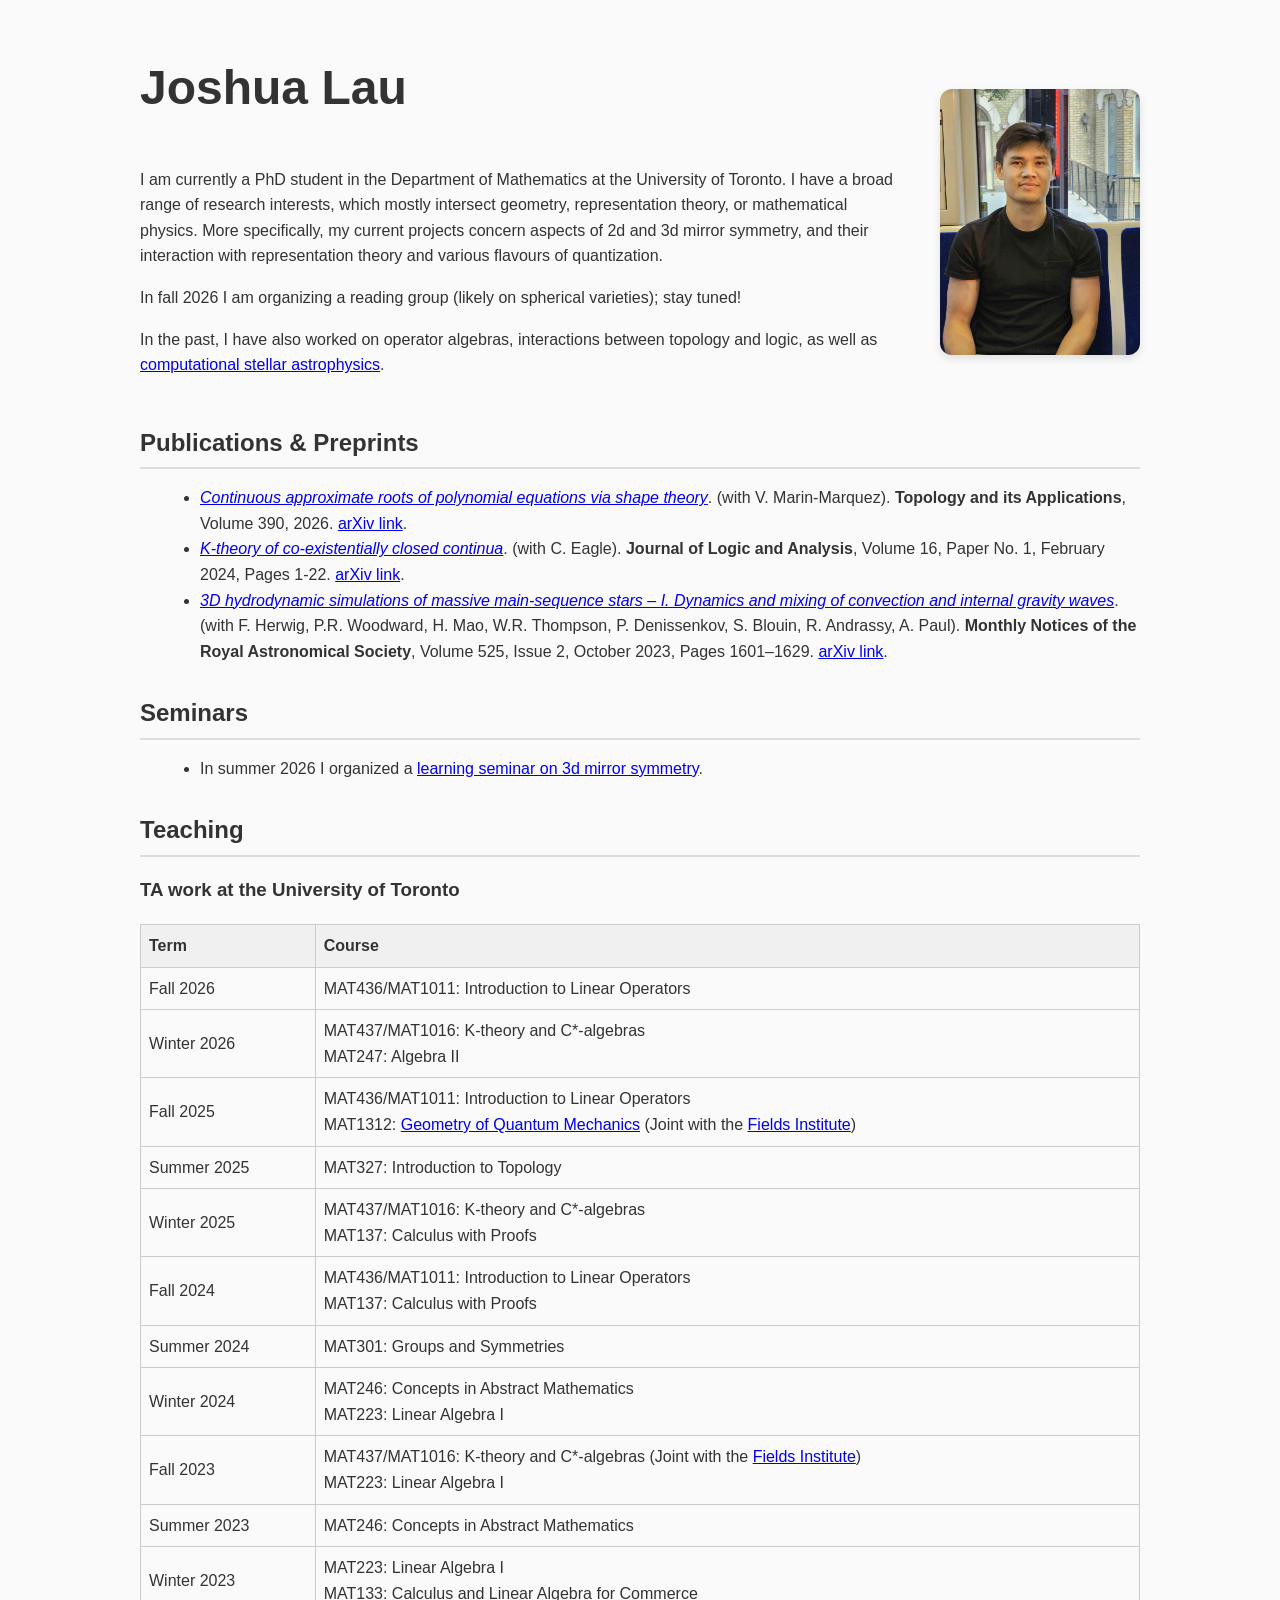
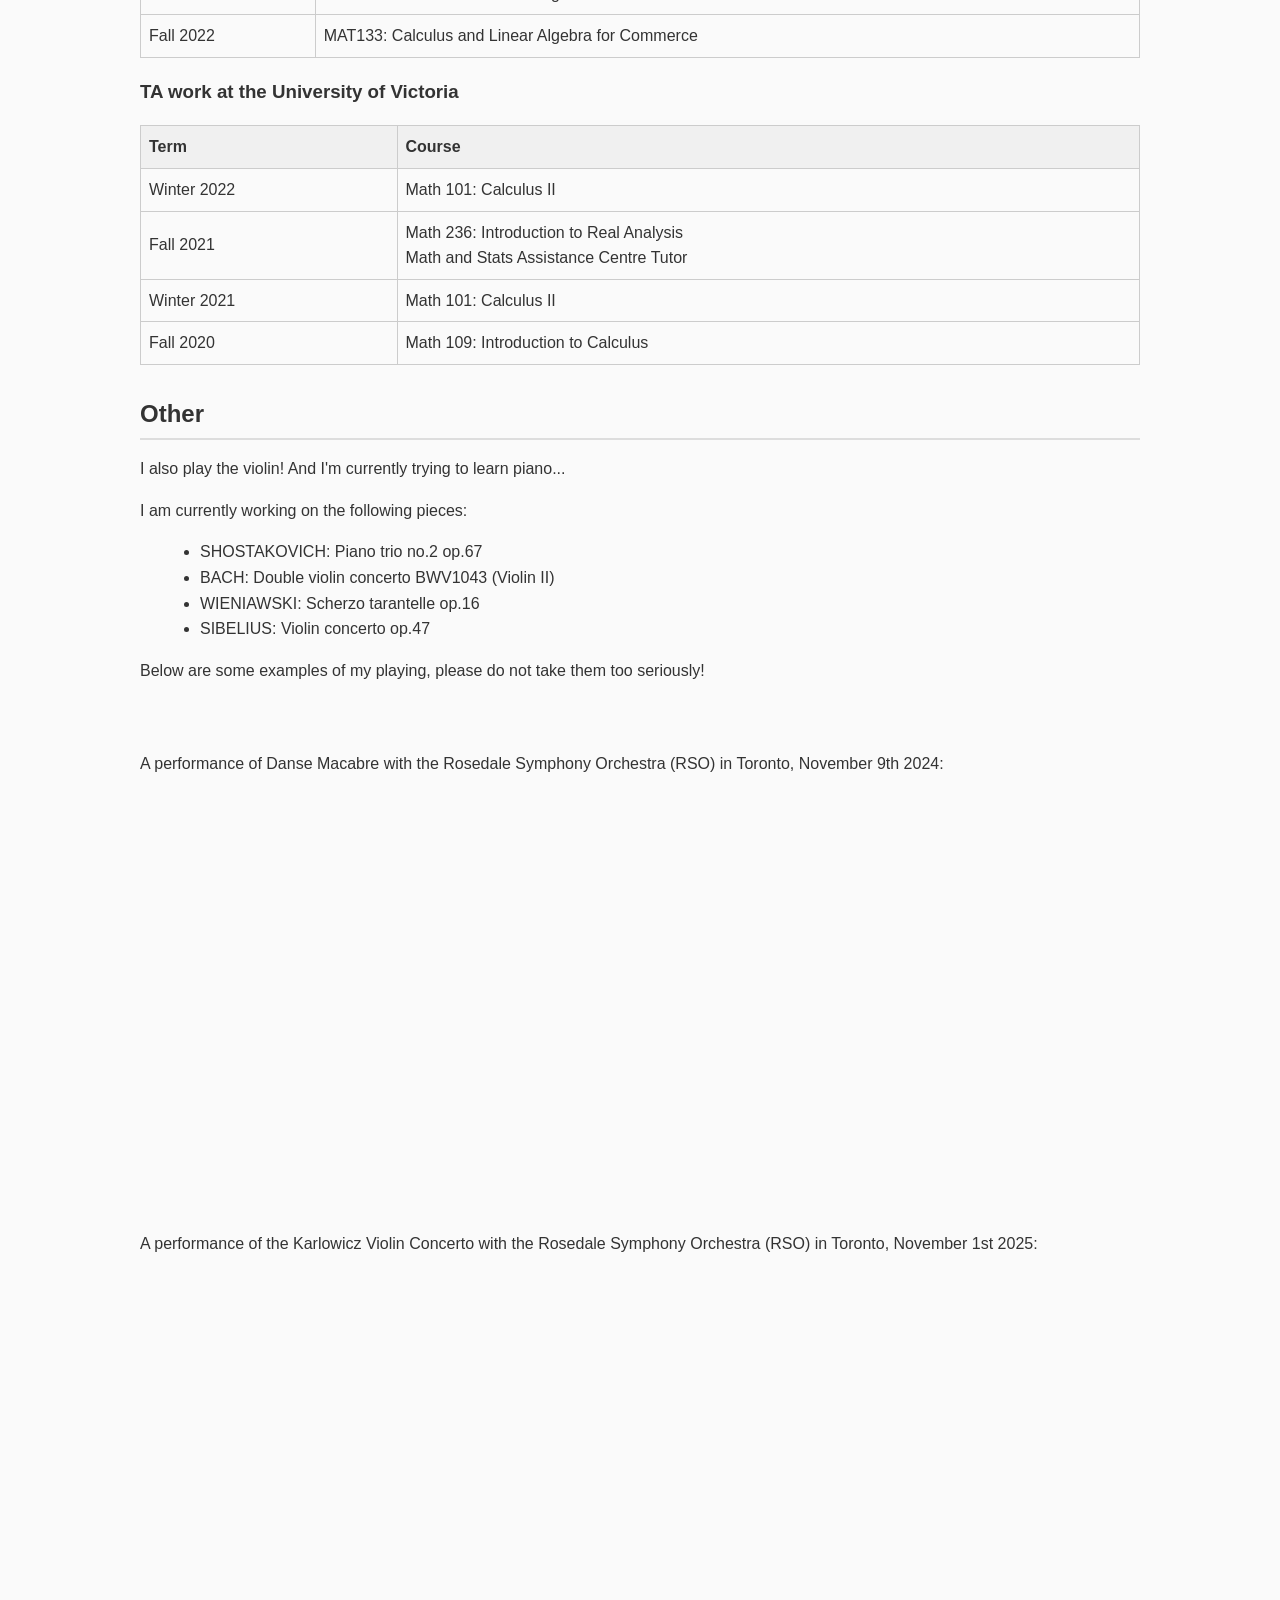
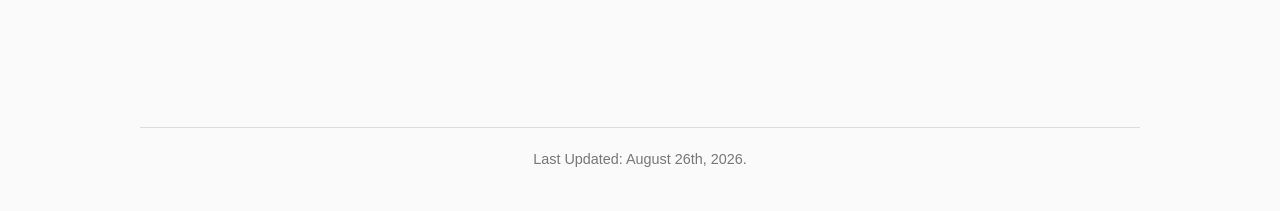
==== commit dd711df5: "smol up" ====
--- a/index.html
+++ b/index.html
@@ -246,15 +246,16 @@
     <!-- Non-Academic Interests -->
     <section>
       <h2>Other</h2>
-      <p>I am avid amateur violinist, interested in western classical music and Polish/Slovak folk music. I have performed with numerous community orchestras around Toronto. I especially enjoy playing chamber music, and I am always looking to play with others. </p>
+      <p>I also play the violin! And I'm currently trying to learn piano...</p>
 
 I am currently working on the following pieces: 
 <ul>
 <li>SHOSTAKOVICH: Piano trio no.2 op.67</li>
 <li>BACH: Double violin concerto BWV1043 (Violin II)</li>
 <li>WIENIAWSKI: Scherzo tarantelle op.16</li>
-<li>BEETHOVEN: Violin sonata op.12 no.3</li> 
-<li>MOZART: Sinfonia concertante K.364</li>
+<li>SIBELIUS: Violin concerto op.47</li>
+<!-- <li>BEETHOVEN: Violin sonata op.12 no.3</li> 
+<li>MOZART: Sinfonia concertante K.364</li> -->
 </ul>
 
 
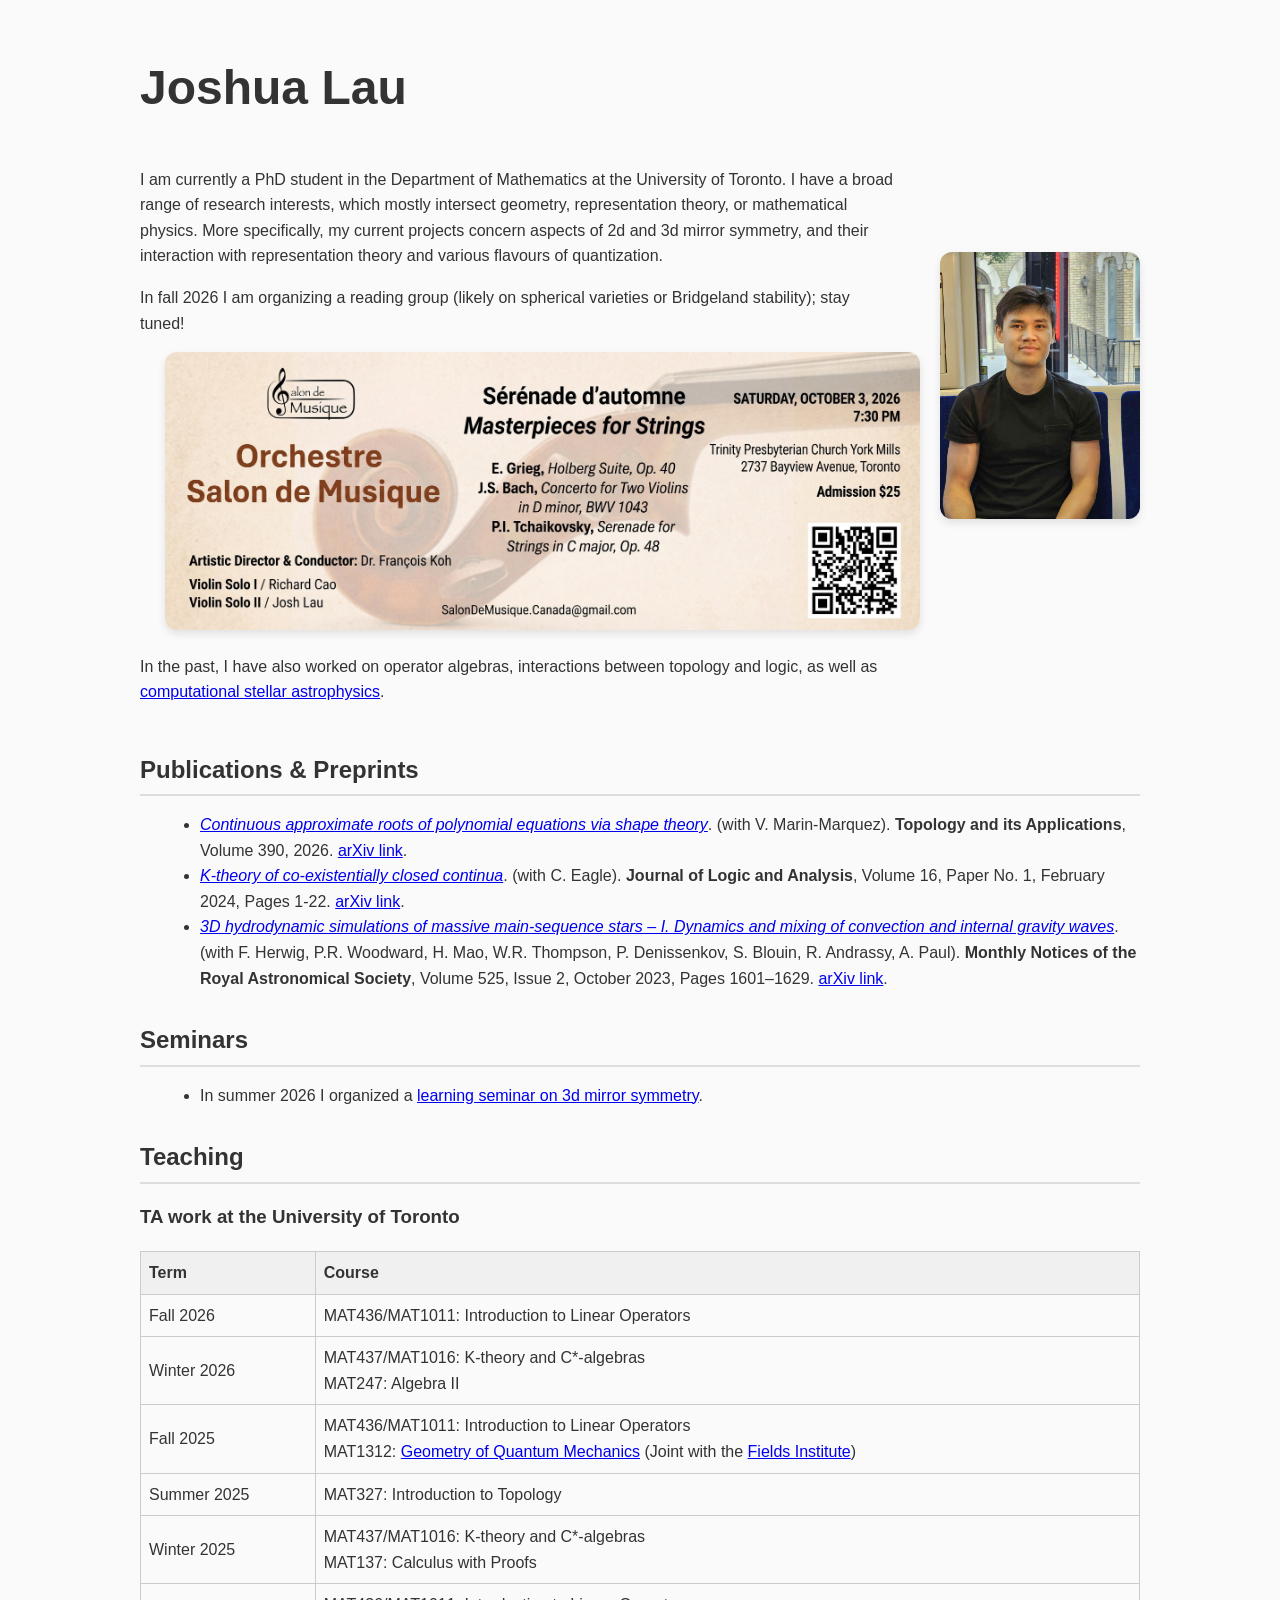
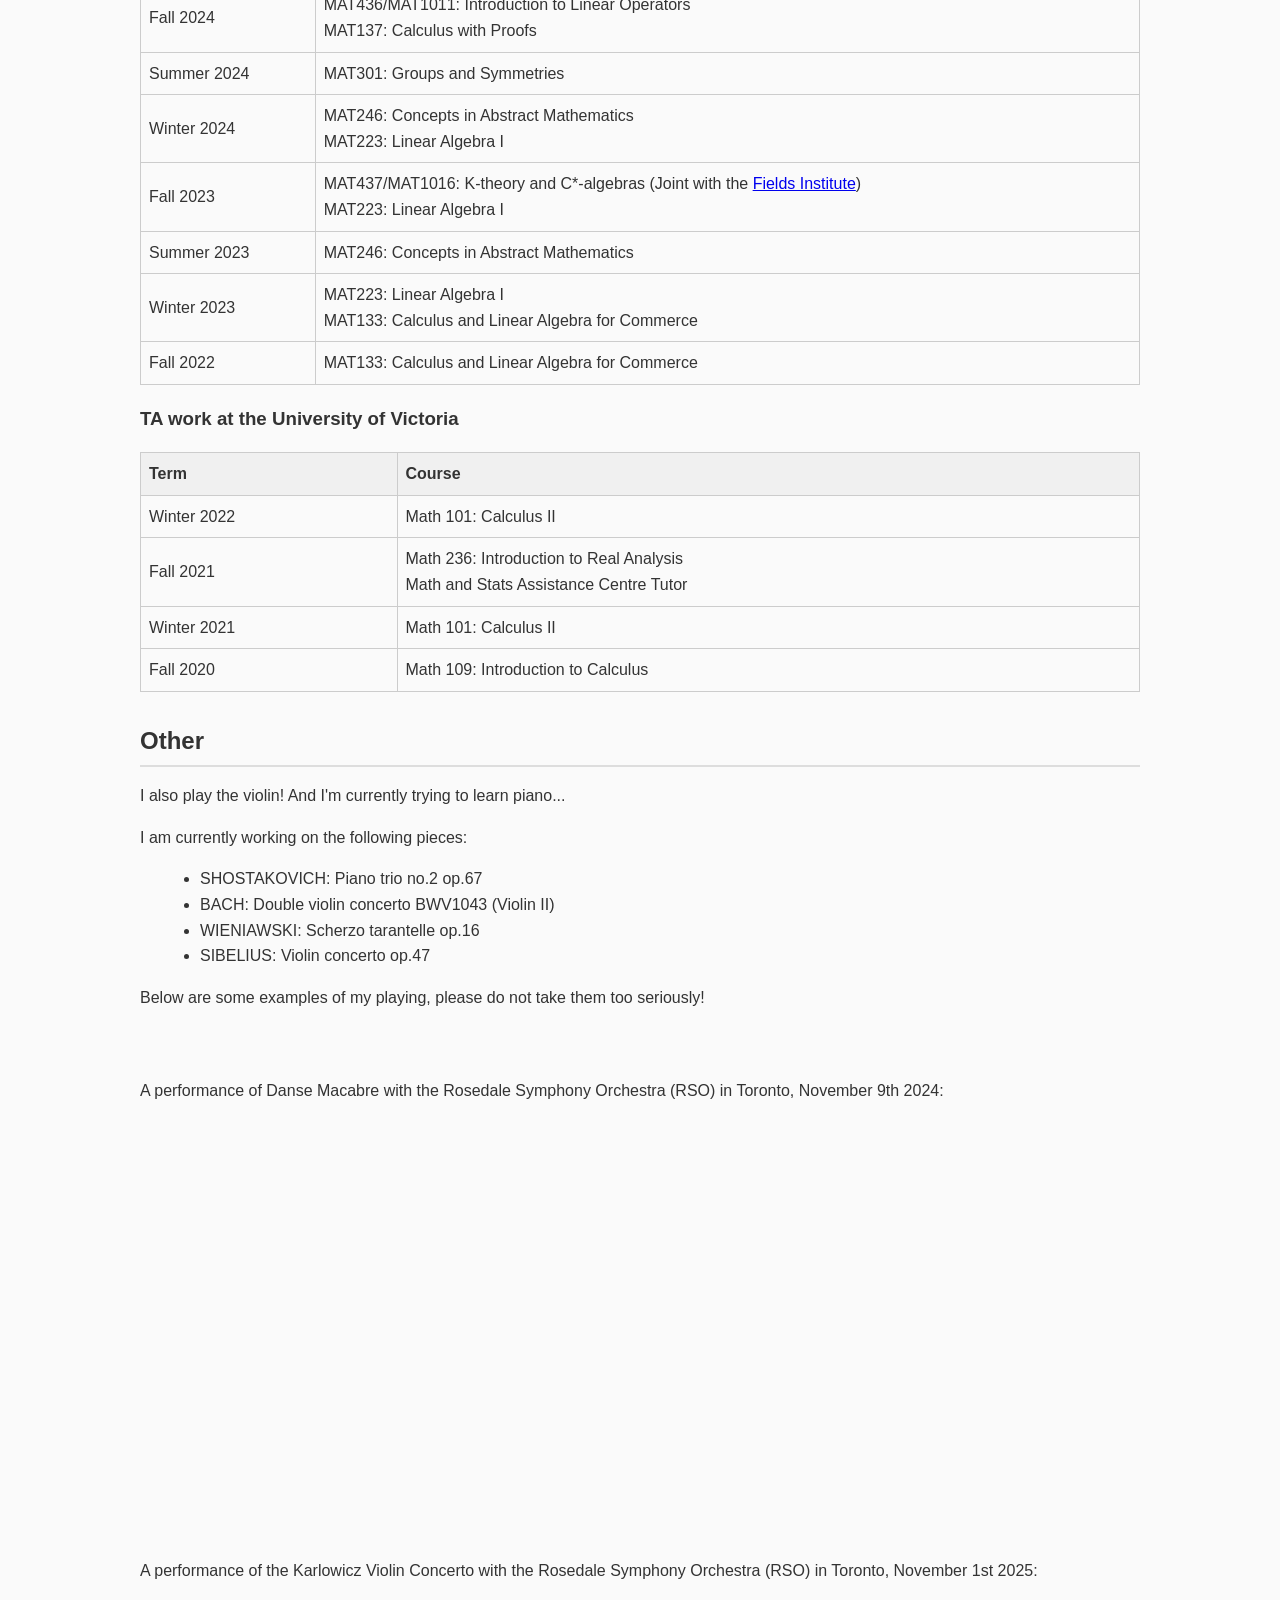
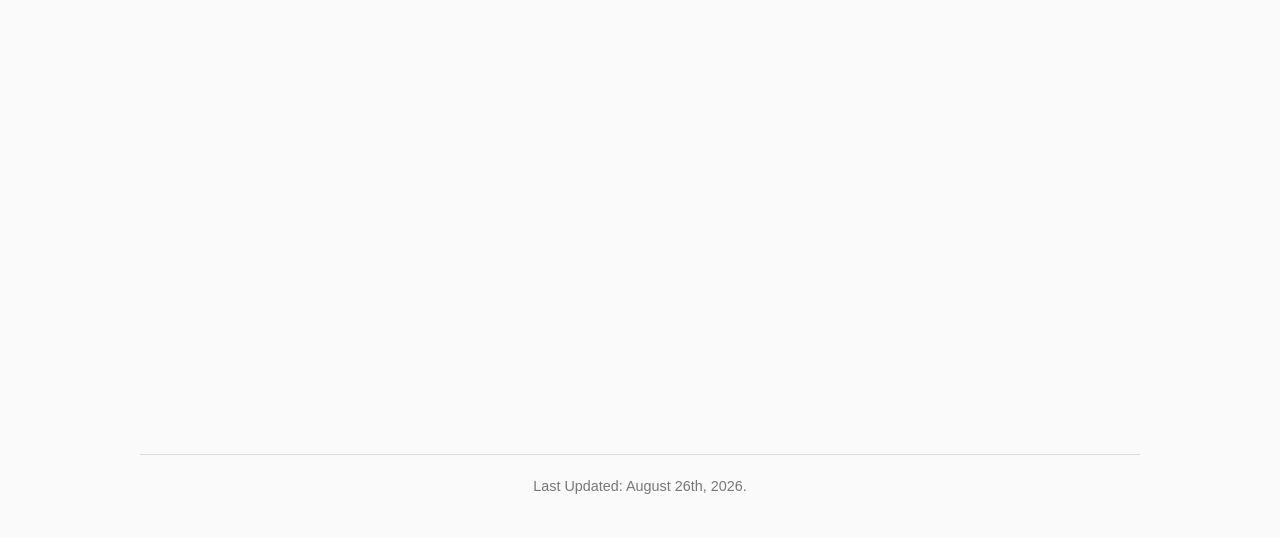
==== commit 8eb9f95e: "orch salon" ====
--- a/index.html
+++ b/index.html
@@ -95,8 +95,12 @@
 -->
 
 <p>
-In fall 2026 I am organizing a reading group (likely on spherical varieties); stay tuned! 
-</p>
+In fall 2026 I am organizing a reading group (likely on spherical varieties or Bridgeland stability); stay tuned! 
+</p>
+
+
+
+<img src='orchestre_salon_bach_double_oct2026.jpg' style="width: 100%; height: 100%"></img>
 
 
 <!--
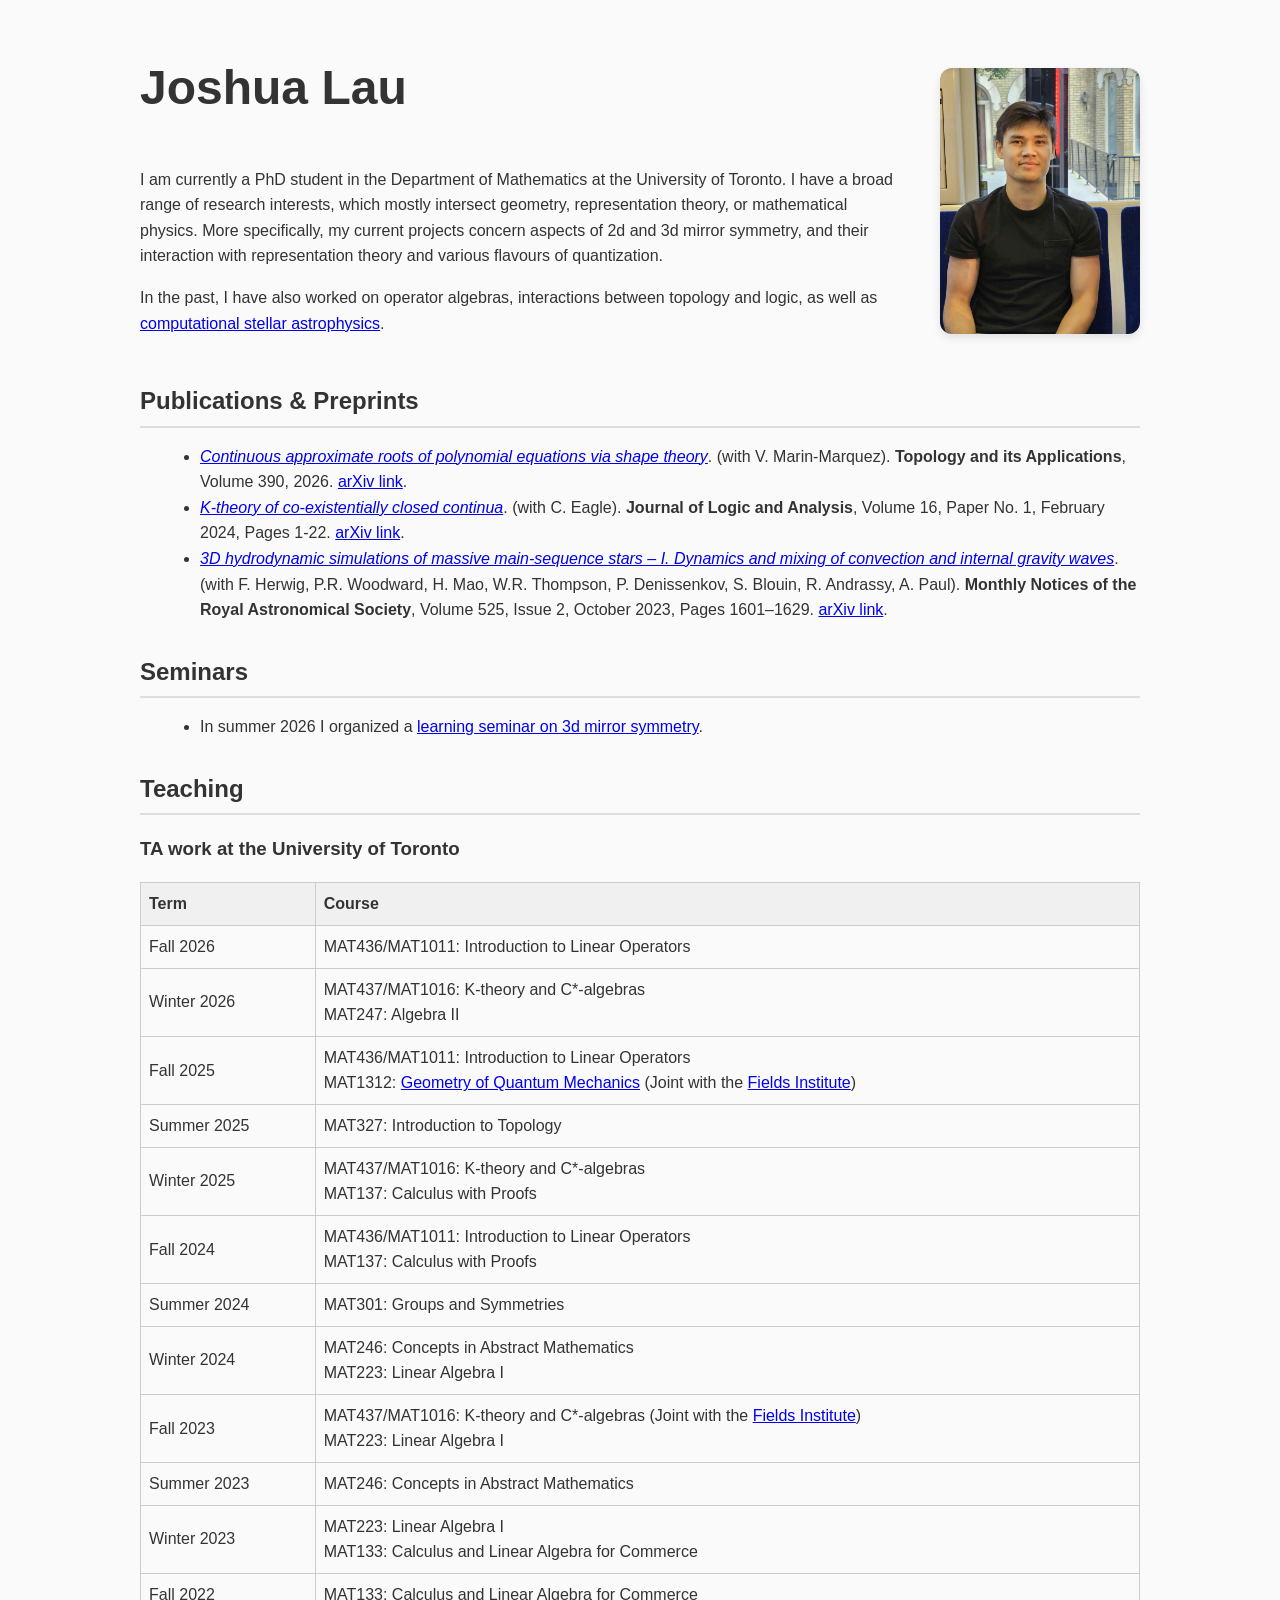
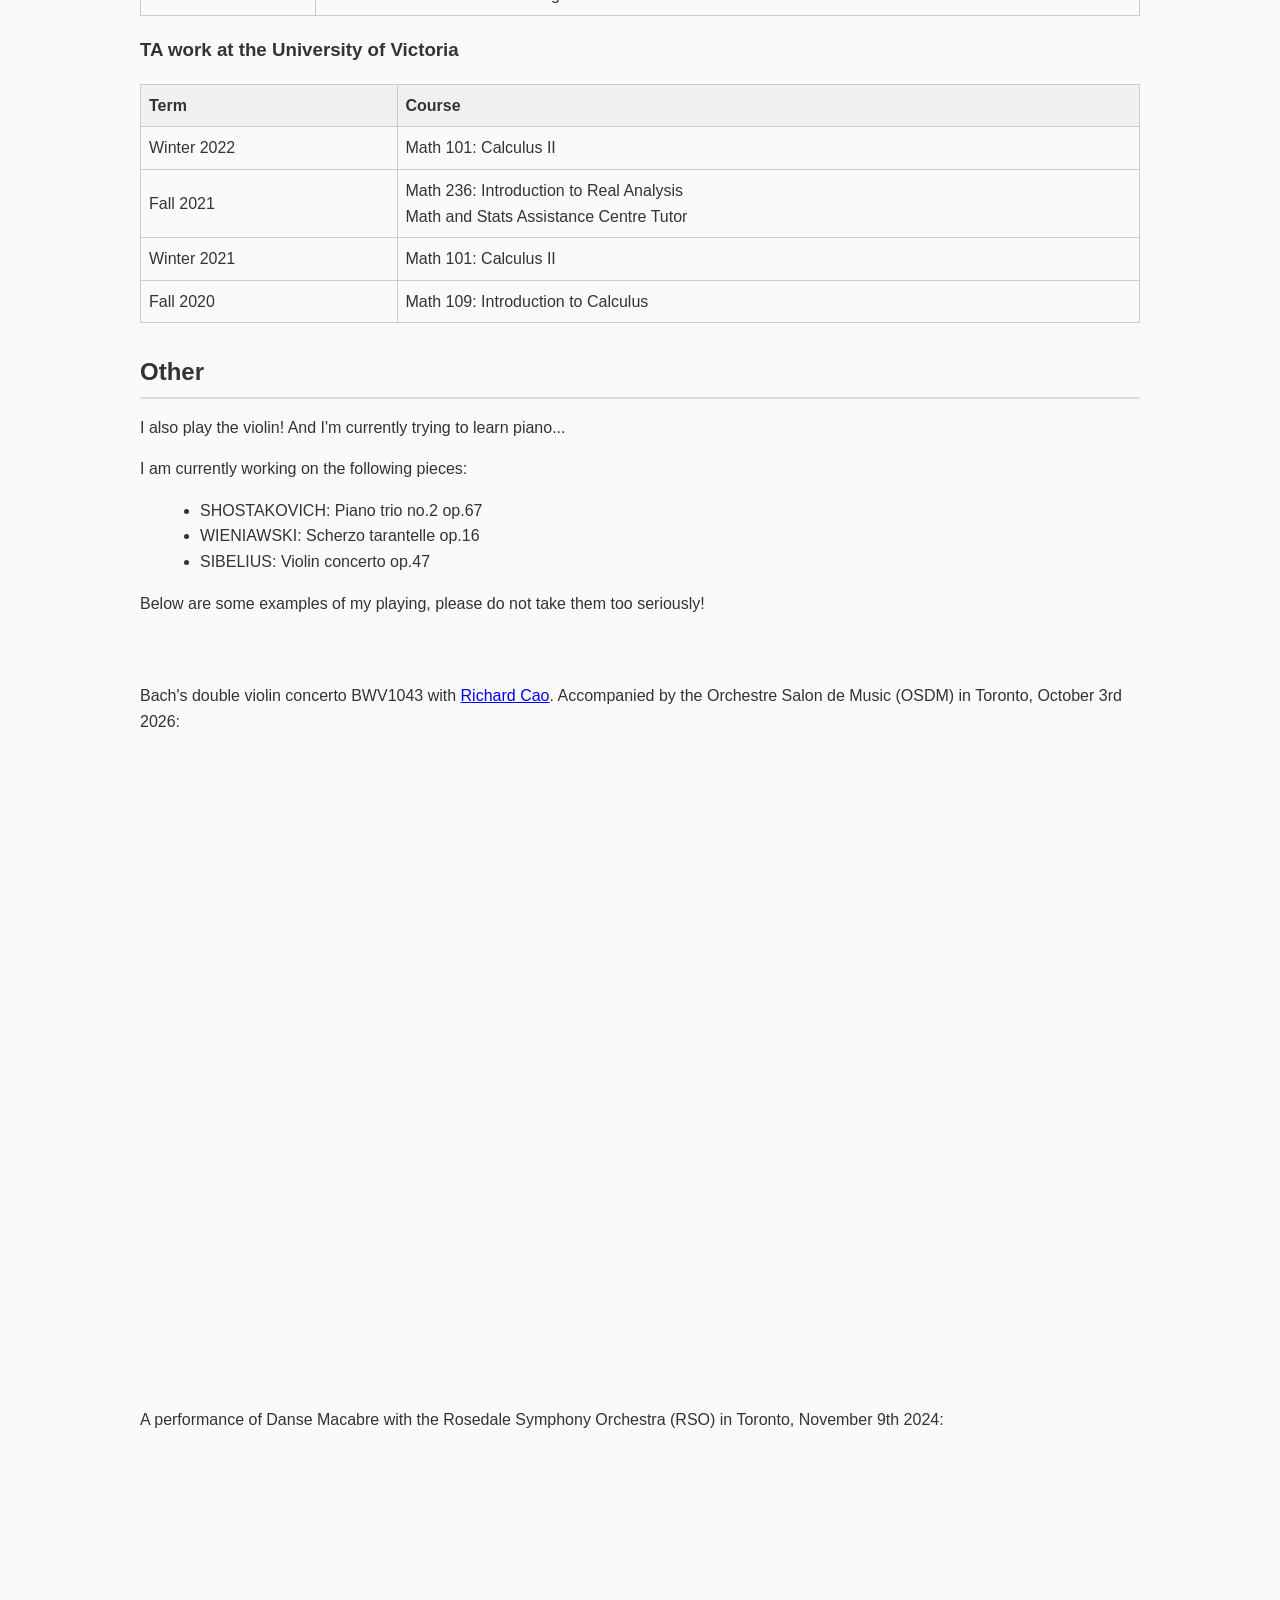
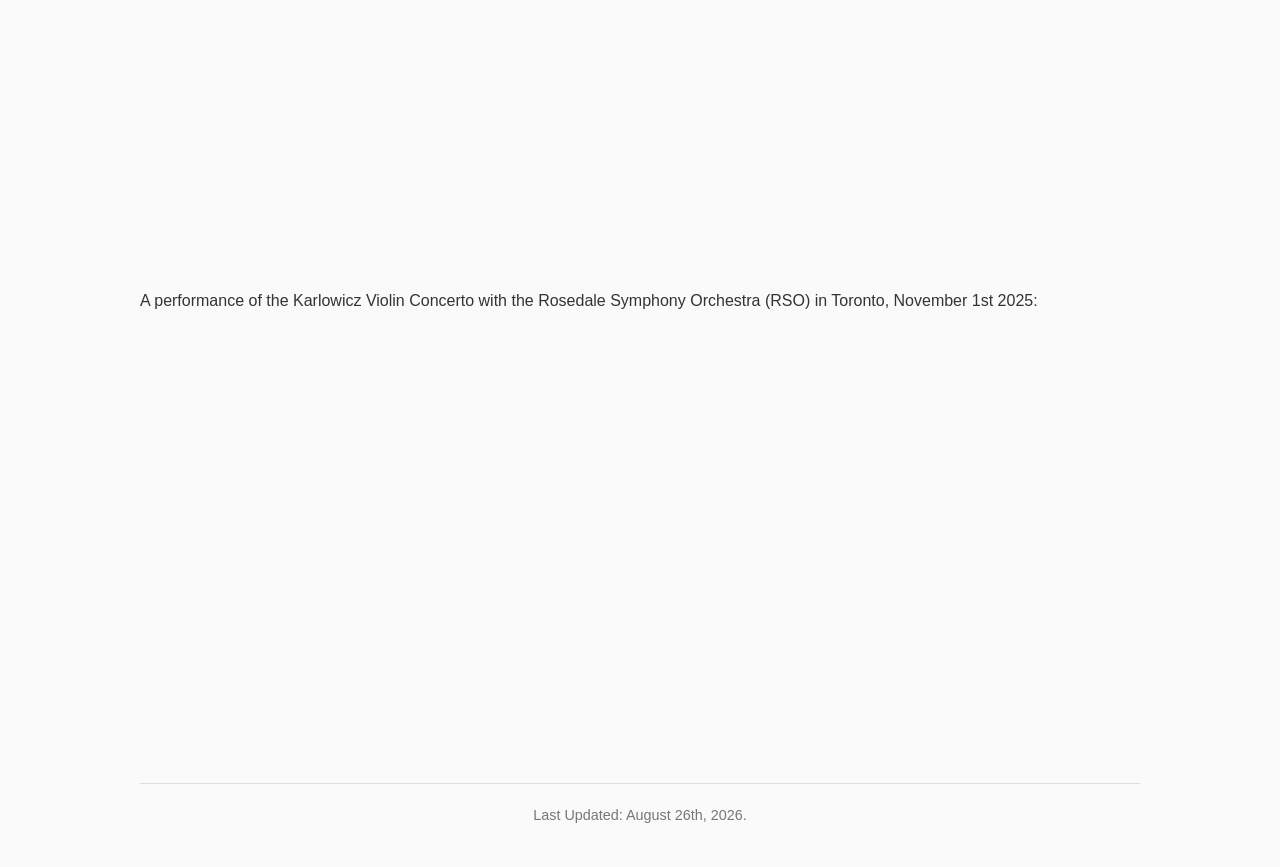
==== commit 31c74b1f: "bach double" ====
--- a/index.html
+++ b/index.html
@@ -94,14 +94,11 @@
 </p>
 -->
 
+<!--
 <p>
 In fall 2026 I am organizing a reading group (likely on spherical varieties or Bridgeland stability); stay tuned! 
 </p>
-
-
-
-<img src='orchestre_salon_bach_double_oct2026.jpg' style="width: 100%; height: 100%"></img>
-
+-->
 
 <!--
 <p>
@@ -255,7 +252,6 @@
 I am currently working on the following pieces: 
 <ul>
 <li>SHOSTAKOVICH: Piano trio no.2 op.67</li>
-<li>BACH: Double violin concerto BWV1043 (Violin II)</li>
 <li>WIENIAWSKI: Scherzo tarantelle op.16</li>
 <li>SIBELIUS: Violin concerto op.47</li>
 <!-- <li>BEETHOVEN: Violin sonata op.12 no.3</li> 
@@ -269,6 +265,10 @@
 
 <br />
 <br />
+
+Bach's double violin concerto BWV1043 with <a href='https://rcao-create.github.io/'>Richard Cao</a>. Accompanied by the Orchestre Salon de Music (OSDM) in Toronto, October 3rd 2026:
+<iframe width="1183" height="665" src="https://www.youtube.com/embed/WWuIuSduILY" title="J.S. Bach — Concerto for two violins in D minor BWV 1043 / Richard Cao, Josh Lau" frameborder="0" allow="accelerometer; autoplay; clipboard-write; encrypted-media; gyroscope; picture-in-picture; web-share" referrerpolicy="strict-origin-when-cross-origin" allowfullscreen></iframe>
+
 
 A performance of Danse Macabre with the Rosedale Symphony Orchestra (RSO) in Toronto, November 9th 2024: <br />
 <iframe loading="lazy" title="Camille Saint-Saens - Danse Macabre Op.40" width="750" height="422" src="https://www.youtube.com/embed/87HPrM-MUTs?feature=oembed" frameborder="0" allow="accelerometer; autoplay; clipboard-write; encrypted-media; gyroscope; picture-in-picture; web-share" referrerpolicy="strict-origin-when-cross-origin" allowfullscreen=""></iframe>
